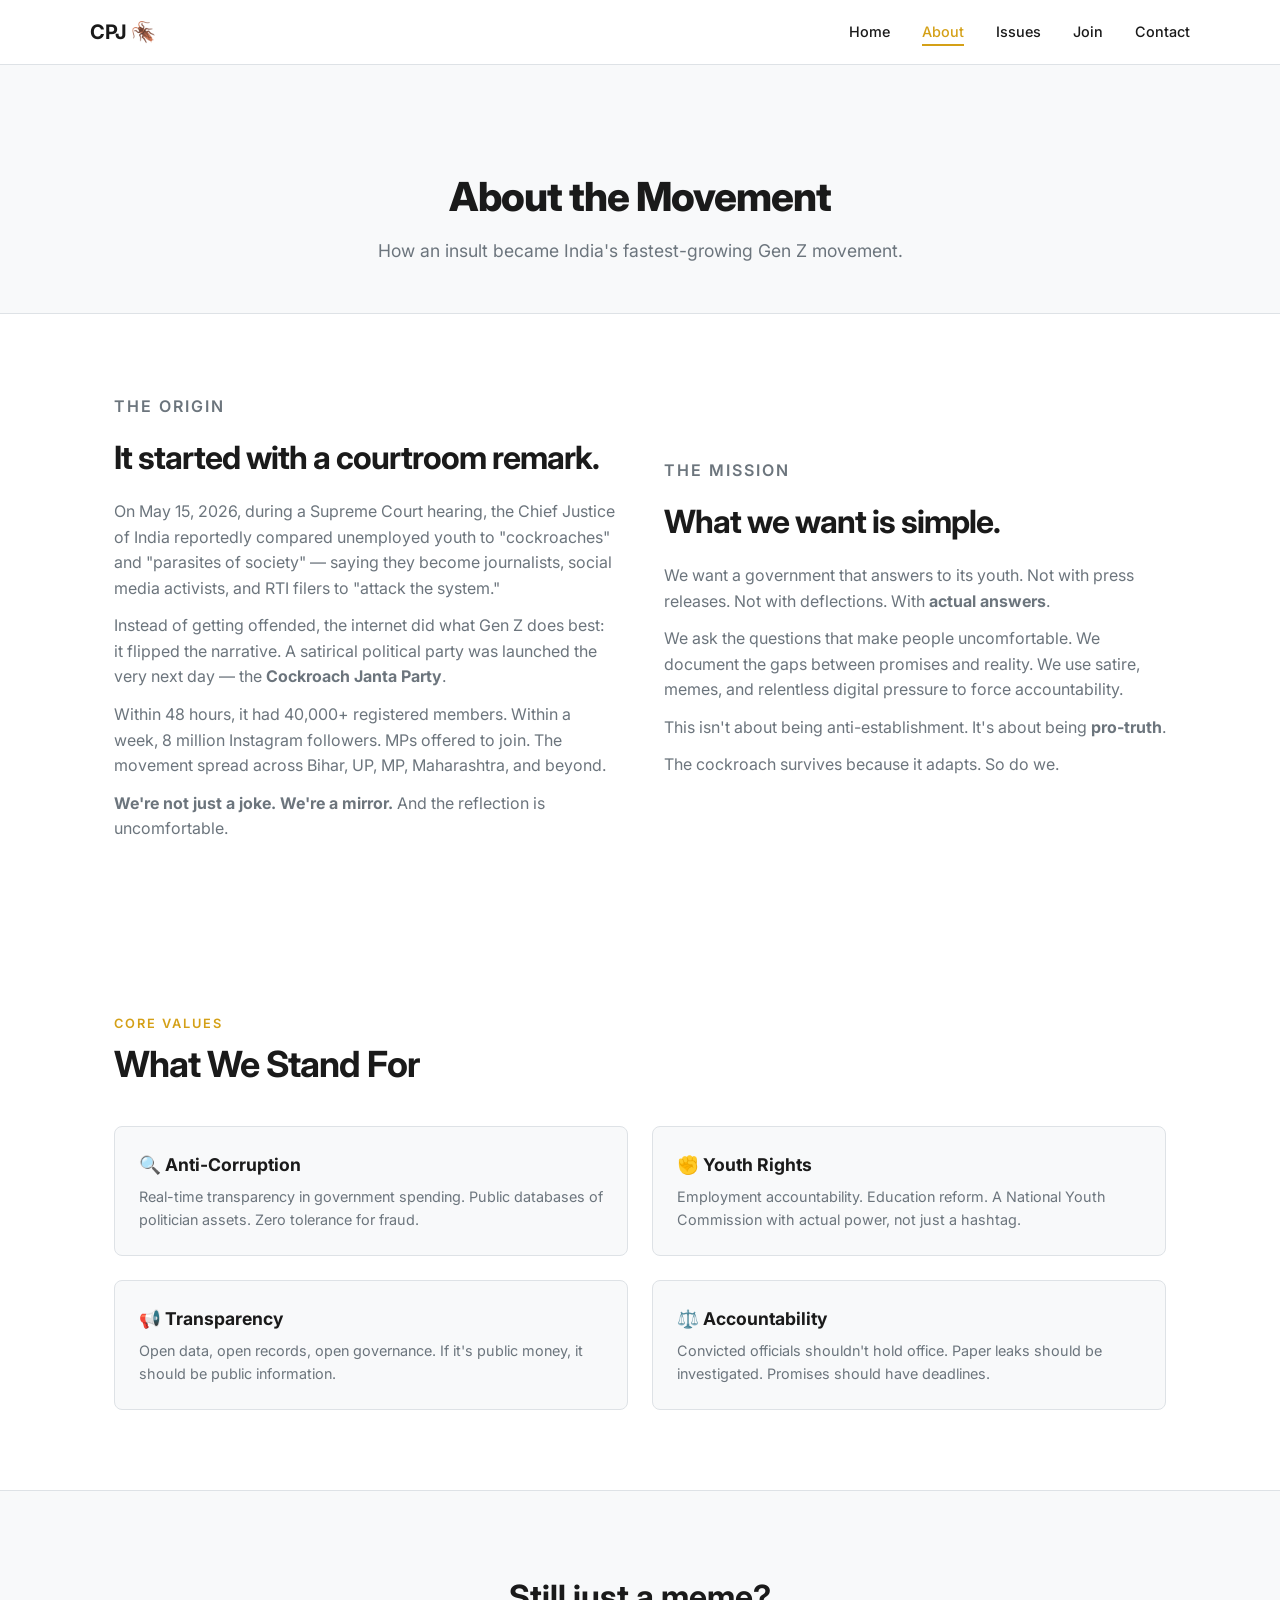
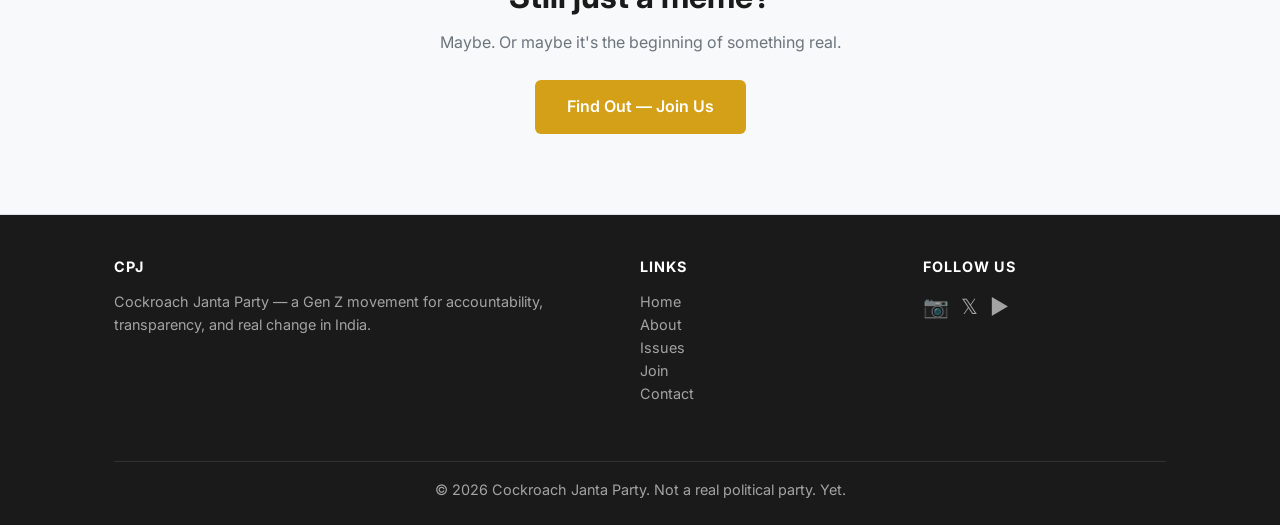
==== about.html @ f9b0ce7d "initial commit: CPJ website" ====
<!DOCTYPE html>
<html lang="en">
<head>
  <meta charset="UTF-8">
  <meta name="viewport" content="width=device-width, initial-scale=1.0">
  <title>About — CPJ</title>
  <link rel="preconnect" href="https://fonts.googleapis.com">
  <link href="https://fonts.googleapis.com/css2?family=Inter:wght@400;500;600;700;800&display=swap" rel="stylesheet">
  <link rel="stylesheet" href="css/style.css">
</head>
<body>

  <header>
    <div class="container header-inner">
      <div class="logo">
        <a href="index.html">CPJ <span>🪳</span></a>
      </div>
      <button class="nav-toggle" aria-label="Toggle navigation">☰</button>
      <ul class="nav-links">
        <li><a href="index.html">Home</a></li>
        <li><a href="about.html">About</a></li>
        <li><a href="issues.html">Issues</a></li>
        <li><a href="join.html">Join</a></li>
        <li><a href="contact.html">Contact</a></li>
      </ul>
    </div>
  </header>

  <section class="page-hero">
    <div class="container">
      <h1>About the Movement</h1>
      <p>How an insult became India's fastest-growing Gen Z movement.</p>
    </div>
  </section>

  <section>
    <div class="container">
      <div class="about-section">
        <div class="content">
          <p class="section-label">The Origin</p>
          <h2>It started with a courtroom remark.</h2>
          <p>On May 15, 2026, during a Supreme Court hearing, the Chief Justice of India reportedly compared unemployed youth to "cockroaches" and "parasites of society" — saying they become journalists, social media activists, and RTI filers to "attack the system."</p>
          <p>Instead of getting offended, the internet did what Gen Z does best: it flipped the narrative. A satirical political party was launched the very next day — the <strong>Cockroach Janta Party</strong>.</p>
          <p>Within 48 hours, it had 40,000+ registered members. Within a week, 8 million Instagram followers. MPs offered to join. The movement spread across Bihar, UP, MP, Maharashtra, and beyond.</p>
          <p><strong>We're not just a joke. We're a mirror.</strong> And the reflection is uncomfortable.</p>
        </div>
        <div class="content">
          <p class="section-label">The Mission</p>
          <h2>What we want is simple.</h2>
          <p>We want a government that answers to its youth. Not with press releases. Not with deflections. With <strong>actual answers</strong>.</p>
          <p>We ask the questions that make people uncomfortable. We document the gaps between promises and reality. We use satire, memes, and relentless digital pressure to force accountability.</p>
          <p>This isn't about being anti-establishment. It's about being <strong>pro-truth</strong>.</p>
          <p>The cockroach survives because it adapts. So do we.</p>
        </div>
      </div>
    </div>
  </section>

  <section>
    <div class="container">
      <p class="section-label">Core Values</p>
      <h2 class="section-title">What We Stand For</h2>
      <div class="values-grid">
        <div class="value-item">
          <h4>🔍 Anti-Corruption</h4>
          <p>Real-time transparency in government spending. Public databases of politician assets. Zero tolerance for fraud.</p>
        </div>
        <div class="value-item">
          <h4>✊ Youth Rights</h4>
          <p>Employment accountability. Education reform. A National Youth Commission with actual power, not just a hashtag.</p>
        </div>
        <div class="value-item">
          <h4>📢 Transparency</h4>
          <p>Open data, open records, open governance. If it's public money, it should be public information.</p>
        </div>
        <div class="value-item">
          <h4>⚖️ Accountability</h4>
          <p>Convicted officials shouldn't hold office. Paper leaks should be investigated. Promises should have deadlines.</p>
        </div>
      </div>
    </div>
  </section>

  <section class="cta-section">
    <div class="container">
      <h2>Still just a meme?</h2>
      <p>Maybe. Or maybe it's the beginning of something real.</p>
      <a href="join.html" class="btn btn-primary btn-lg">Find Out — Join Us</a>
    </div>
  </section>

  <footer>
    <div class="container">
      <div>
        <h4>CPJ</h4>
        <p>Cockroach Janta Party — a Gen Z movement for accountability, transparency, and real change in India.</p>
      </div>
      <div>
        <h4>Links</h4>
        <p><a href="index.html">Home</a></p>
        <p><a href="about.html">About</a></p>
        <p><a href="issues.html">Issues</a></p>
        <p><a href="join.html">Join</a></p>
        <p><a href="contact.html">Contact</a></p>
      </div>
      <div>
        <h4>Follow Us</h4>
        <div class="social-links">
          <a href="https://instagram.com" target="_blank" rel="noopener">📷</a>
          <a href="https://twitter.com" target="_blank" rel="noopener">𝕏</a>
          <a href="https://youtube.com" target="_blank" rel="noopener">▶️</a>
        </div>
      </div>
      <div class="bottom">
        <p>© 2026 Cockroach Janta Party. Not a real political party. Yet.</p>
      </div>
    </div>
  </footer>

  <script src="js/main.js"></script>
</body>
</html>
---- css/style.css ----
* {
  margin: 0;
  padding: 0;
  box-sizing: border-box;
}

:root {
  --white: #ffffff;
  --off-white: #f8f9fa;
  --light-gray: #e9ecef;
  --border: #dee2e6;
  --text: #1a1a1a;
  --text-muted: #6c757d;
  --accent: #d4a017;
  --accent-hover: #b8890f;
  --accent-light: #fef9e7;
}

html {
  scroll-behavior: smooth;
}

body {
  font-family: 'Inter', -apple-system, BlinkMacSystemFont, sans-serif;
  color: var(--text);
  background: var(--white);
  line-height: 1.6;
}

a {
  color: var(--accent);
  text-decoration: none;
  transition: color 0.2s;
}

a:hover {
  color: var(--accent-hover);
}

.container {
  max-width: 1100px;
  margin: 0 auto;
  padding: 0 24px;
}

header {
  position: sticky;
  top: 0;
  background: var(--white);
  border-bottom: 1px solid var(--border);
  z-index: 100;
}

.header-inner {
  display: flex;
  align-items: center;
  justify-content: space-between;
  padding: 16px 0;
}

.logo a {
  font-size: 1.25rem;
  font-weight: 700;
  color: var(--text);
  letter-spacing: -0.5px;
}

.logo span {
  color: var(--accent);
}

.nav-toggle {
  display: none;
  background: none;
  border: none;
  font-size: 1.5rem;
  cursor: pointer;
  color: var(--text);
  padding: 4px;
}

.nav-links {
  display: flex;
  align-items: center;
  gap: 32px;
  list-style: none;
}

.nav-links a {
  font-size: 0.9rem;
  font-weight: 500;
  color: var(--text);
  padding: 4px 0;
  border-bottom: 2px solid transparent;
  transition: border-color 0.2s;
}

.nav-links a:hover,
.nav-links a.active {
  border-bottom-color: var(--accent);
  color: var(--accent);
}

.btn {
  display: inline-block;
  padding: 10px 24px;
  font-size: 0.9rem;
  font-weight: 600;
  border-radius: 6px;
  cursor: pointer;
  transition: all 0.2s;
  border: none;
  font-family: inherit;
}

.btn-primary {
  background: var(--accent);
  color: var(--white);
}

.btn-primary:hover {
  background: var(--accent-hover);
  color: var(--white);
}

.btn-outline {
  background: transparent;
  color: var(--text);
  border: 2px solid var(--text);
}

.btn-outline:hover {
  background: var(--text);
  color: var(--white);
}

.btn-lg {
  padding: 14px 32px;
  font-size: 1rem;
}

section {
  padding: 80px 0;
}

.section-label {
  font-size: 0.8rem;
  font-weight: 600;
  text-transform: uppercase;
  letter-spacing: 2px;
  color: var(--accent);
  margin-bottom: 8px;
}

.section-title {
  font-size: 2.25rem;
  font-weight: 700;
  letter-spacing: -1px;
  line-height: 1.2;
  margin-bottom: 16px;
}

.section-desc {
  font-size: 1.1rem;
  color: var(--text-muted);
  max-width: 640px;
}

.hero {
  padding: 120px 0 80px;
  text-align: center;
  background: var(--off-white);
  border-bottom: 1px solid var(--border);
}

.hero h1 {
  font-size: 3.5rem;
  font-weight: 800;
  letter-spacing: -2px;
  line-height: 1.1;
  margin-bottom: 12px;
}

.hero h1 span {
  color: var(--accent);
}

.hero .tagline {
  font-size: 1.25rem;
  color: var(--text-muted);
  margin-bottom: 8px;
}

.hero .sub {
  font-size: 1rem;
  color: var(--text-muted);
  margin-bottom: 32px;
}

.hero .btn-group {
  display: flex;
  gap: 12px;
  justify-content: center;
  flex-wrap: wrap;
}

.stats {
  display: flex;
  justify-content: center;
  gap: 48px;
  margin-top: 48px;
  flex-wrap: wrap;
}

.stat-item {
  text-align: center;
}

.stat-number {
  font-size: 2rem;
  font-weight: 800;
  color: var(--text);
}

.stat-label {
  font-size: 0.8rem;
  color: var(--text-muted);
  text-transform: uppercase;
  letter-spacing: 1px;
}

.issues-grid {
  display: grid;
  grid-template-columns: repeat(auto-fit, minmax(300px, 1fr));
  gap: 24px;
  margin-top: 40px;
}

.issue-card {
  background: var(--off-white);
  border: 1px solid var(--border);
  border-radius: 8px;
  padding: 32px;
  transition: box-shadow 0.2s, transform 0.2s;
}

.issue-card:hover {
  box-shadow: 0 4px 20px rgba(0,0,0,0.06);
  transform: translateY(-2px);
}

.issue-card .icon {
  font-size: 2rem;
  margin-bottom: 12px;
}

.issue-card h3 {
  font-size: 1.2rem;
  font-weight: 700;
  margin-bottom: 8px;
}

.issue-card p {
  font-size: 0.95rem;
  color: var(--text-muted);
  margin-bottom: 16px;
}

.issue-card .question-count {
  font-size: 0.8rem;
  font-weight: 600;
  color: var(--accent);
}

.about-section {
  display: grid;
  grid-template-columns: 1fr 1fr;
  gap: 48px;
  align-items: center;
}

.about-section .content h2 {
  font-size: 2rem;
  font-weight: 700;
  letter-spacing: -1px;
  margin-bottom: 16px;
}

.about-section .content p {
  font-size: 1rem;
  color: var(--text-muted);
  margin-bottom: 12px;
}

.values-grid {
  display: grid;
  grid-template-columns: 1fr 1fr;
  gap: 24px;
  margin-top: 40px;
}

.value-item {
  background: var(--off-white);
  border: 1px solid var(--border);
  border-radius: 8px;
  padding: 24px;
}

.value-item h4 {
  font-size: 1.1rem;
  font-weight: 700;
  margin-bottom: 6px;
}

.value-item p {
  font-size: 0.9rem;
  color: var(--text-muted);
}

.cta-section {
  background: var(--off-white);
  text-align: center;
  border-top: 1px solid var(--border);
  border-bottom: 1px solid var(--border);
}

.cta-section h2 {
  font-size: 2rem;
  font-weight: 700;
  margin-bottom: 8px;
}

.cta-section p {
  color: var(--text-muted);
  margin-bottom: 24px;
}

footer {
  background: var(--text);
  color: rgba(255,255,255,0.8);
  padding: 40px 0 24px;
}

footer .container {
  display: grid;
  grid-template-columns: 2fr 1fr 1fr;
  gap: 40px;
}

footer h4 {
  color: var(--white);
  font-size: 0.9rem;
  font-weight: 700;
  margin-bottom: 12px;
  text-transform: uppercase;
  letter-spacing: 1px;
}

footer p, footer a {
  font-size: 0.9rem;
  color: rgba(255,255,255,0.6);
}

footer a:hover {
  color: var(--accent);
}

footer .social-links {
  display: flex;
  gap: 12px;
  margin-top: 8px;
}

footer .social-links a {
  font-size: 1.3rem;
}

footer .bottom {
  grid-column: 1 / -1;
  border-top: 1px solid rgba(255,255,255,0.1);
  padding-top: 16px;
  margin-top: 16px;
  font-size: 0.8rem;
  color: rgba(255,255,255,0.4);
  text-align: center;
}

.page-hero {
  padding: 100px 0 48px;
  background: var(--off-white);
  border-bottom: 1px solid var(--border);
  text-align: center;
}

.page-hero h1 {
  font-size: 2.5rem;
  font-weight: 800;
  letter-spacing: -1px;
  margin-bottom: 8px;
}

.page-hero p {
  font-size: 1.1rem;
  color: var(--text-muted);
  max-width: 600px;
  margin: 0 auto;
}

.issue-list {
  margin-top: 40px;
}

.issue-topic {
  margin-bottom: 32px;
  border: 1px solid var(--border);
  border-radius: 8px;
  overflow: hidden;
}

.issue-topic-header {
  background: var(--off-white);
  padding: 20px 24px;
  cursor: pointer;
  display: flex;
  justify-content: space-between;
  align-items: center;
  user-select: none;
}

.issue-topic-header h3 {
  font-size: 1.15rem;
  font-weight: 700;
}

.issue-topic-header .toggle {
  font-size: 1.2rem;
  transition: transform 0.2s;
  color: var(--text-muted);
}

.issue-topic.open .issue-topic-header .toggle {
  transform: rotate(180deg);
}

.issue-topic-body {
  padding: 0 24px;
  max-height: 0;
  overflow: hidden;
  transition: max-height 0.3s ease, padding 0.3s ease;
}

.issue-topic.open .issue-topic-body {
  max-height: 2000px;
  padding: 24px;
}

.issue-topic-body ul {
  list-style: none;
}

.issue-topic-body li {
  padding: 12px 0;
  border-bottom: 1px solid var(--border);
  font-size: 0.95rem;
  line-height: 1.5;
}

.issue-topic-body li:last-child {
  border-bottom: none;
}

.issue-topic-body li strong {
  color: var(--accent);
}

.join-options {
  display: grid;
  grid-template-columns: 1fr 1fr;
  gap: 40px;
  margin-top: 40px;
}

.join-options .info h2 {
  font-size: 1.5rem;
  font-weight: 700;
  margin-bottom: 16px;
}

.join-options .info p {
  color: var(--text-muted);
  margin-bottom: 12px;
}

.join-options .info ul {
  list-style: none;
  margin: 16px 0;
}

.join-options .info ul li {
  padding: 8px 0;
  font-size: 0.95rem;
}

.join-options .info ul li::before {
  content: "✓ ";
  color: var(--accent);
  font-weight: 700;
}

.form-container {
  background: var(--off-white);
  border: 1px solid var(--border);
  border-radius: 8px;
  padding: 32px;
}

.form-container h3 {
  font-size: 1.15rem;
  font-weight: 700;
  margin-bottom: 20px;
}

.form-group {
  margin-bottom: 16px;
}

.form-group label {
  display: block;
  font-size: 0.85rem;
  font-weight: 600;
  margin-bottom: 4px;
}

.form-group input,
.form-group select,
.form-group textarea {
  width: 100%;
  padding: 10px 12px;
  font-size: 0.95rem;
  border: 1px solid var(--border);
  border-radius: 6px;
  font-family: inherit;
  background: var(--white);
  transition: border-color 0.2s;
}

.form-group input:focus,
.form-group select:focus,
.form-group textarea:focus {
  outline: none;
  border-color: var(--accent);
}

.contact-grid {
  display: grid;
  grid-template-columns: 1fr 1fr;
  gap: 40px;
  margin-top: 40px;
}

.contact-info h2 {
  font-size: 1.5rem;
  font-weight: 700;
  margin-bottom: 16px;
}

.contact-info p {
  color: var(--text-muted);
  margin-bottom: 24px;
}

.contact-info .contact-item {
  display: flex;
  align-items: center;
  gap: 12px;
  padding: 12px 0;
}

.contact-info .contact-item .icon {
  font-size: 1.3rem;
  color: var(--accent);
  width: 24px;
  text-align: center;
}

.contact-info .contact-item .text {
  font-size: 0.95rem;
}

.contact-form textarea {
  min-height: 120px;
  resize: vertical;
}

.success-msg {
  display: none;
  text-align: center;
  padding: 40px 20px;
}

.success-msg.show {
  display: block;
}

.success-msg .check {
  font-size: 3rem;
  margin-bottom: 12px;
}

.success-msg h3 {
  margin-bottom: 8px;
}

@media (max-width: 768px) {
  .nav-toggle {
    display: block;
  }

  .nav-links {
    display: none;
    position: absolute;
    top: 100%;
    left: 0;
    right: 0;
    background: var(--white);
    flex-direction: column;
    padding: 16px 24px;
    gap: 16px;
    border-bottom: 1px solid var(--border);
    box-shadow: 0 4px 12px rgba(0,0,0,0.05);
  }

  .nav-links.open {
    display: flex;
  }

  .hero h1 {
    font-size: 2.25rem;
  }

  .hero {
    padding: 80px 0 48px;
  }

  .stats {
    gap: 24px;
  }

  .about-section {
    grid-template-columns: 1fr;
  }

  .values-grid {
    grid-template-columns: 1fr;
  }

  .join-options {
    grid-template-columns: 1fr;
  }

  .contact-grid {
    grid-template-columns: 1fr;
  }

  footer .container {
    grid-template-columns: 1fr;
    gap: 24px;
  }

  section {
    padding: 48px 0;
  }

  .section-title {
    font-size: 1.75rem;
  }

  .page-hero h1 {
    font-size: 1.75rem;
  }
}
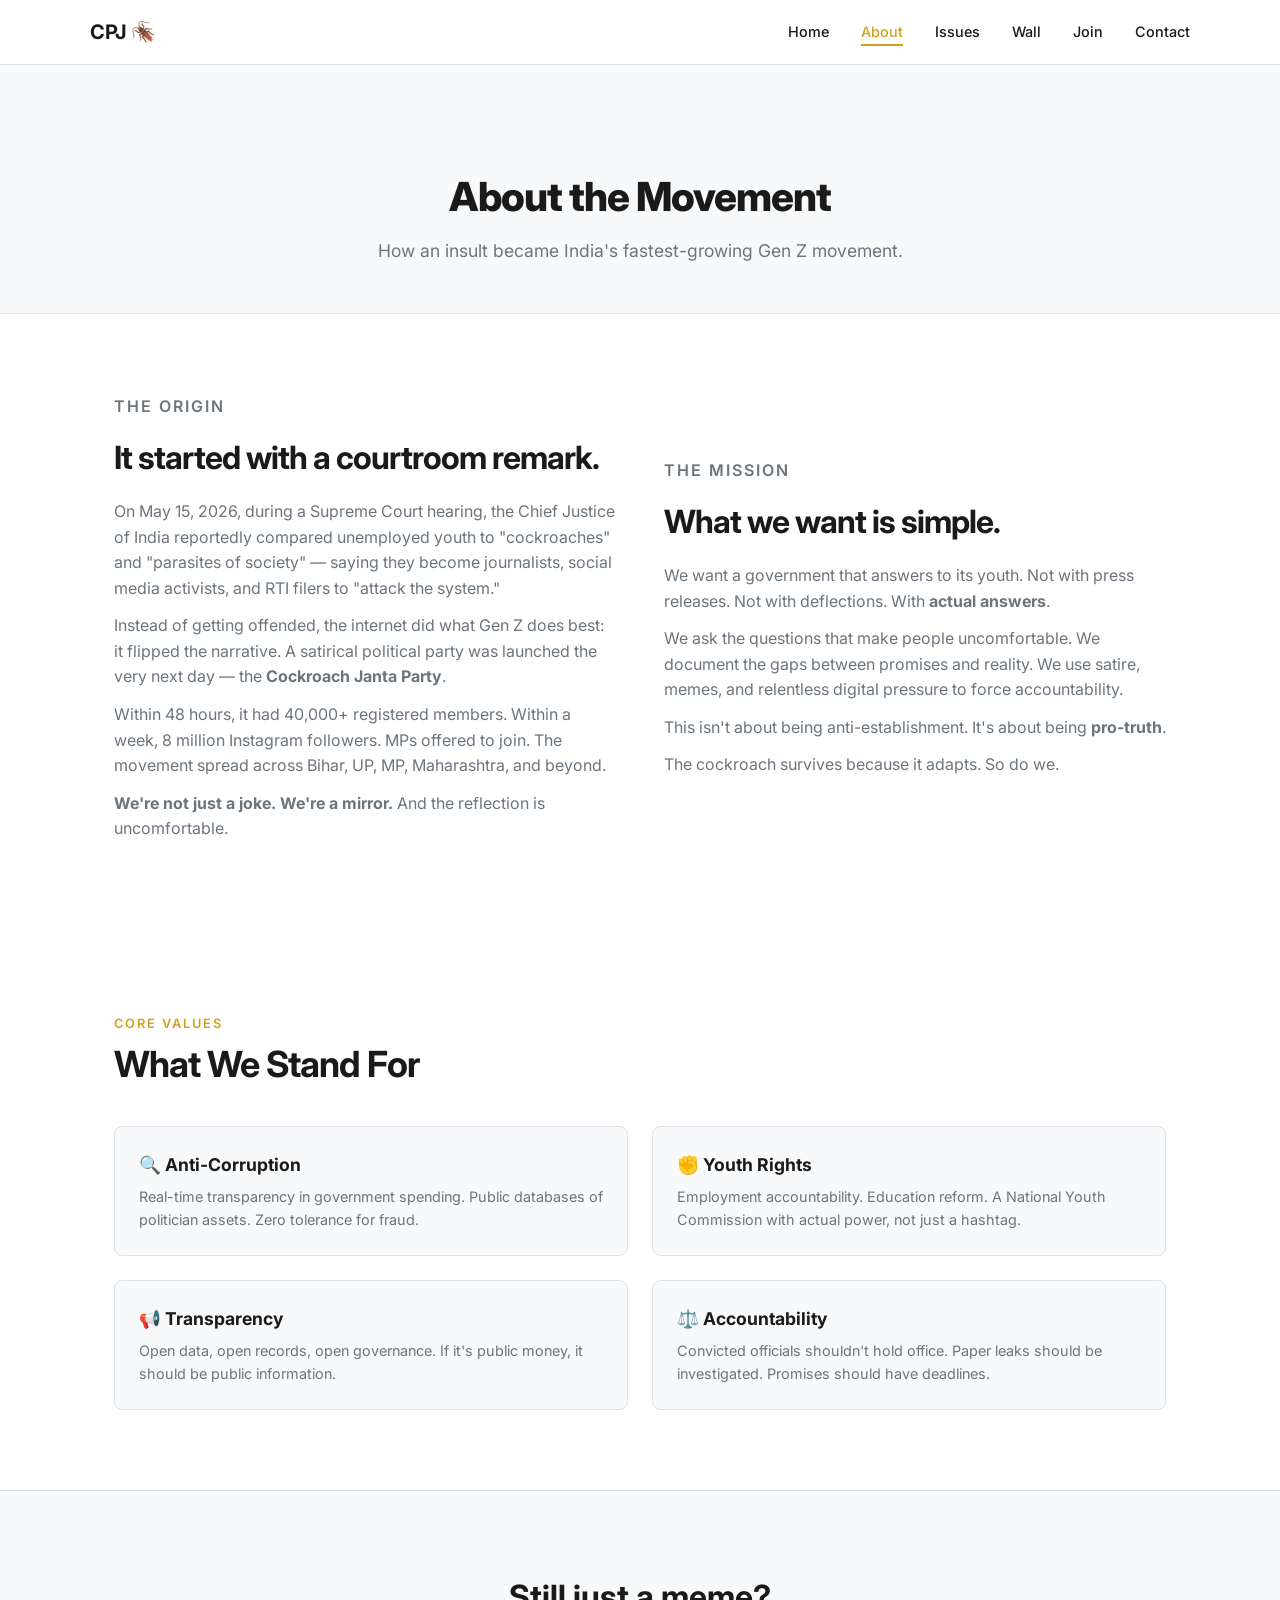
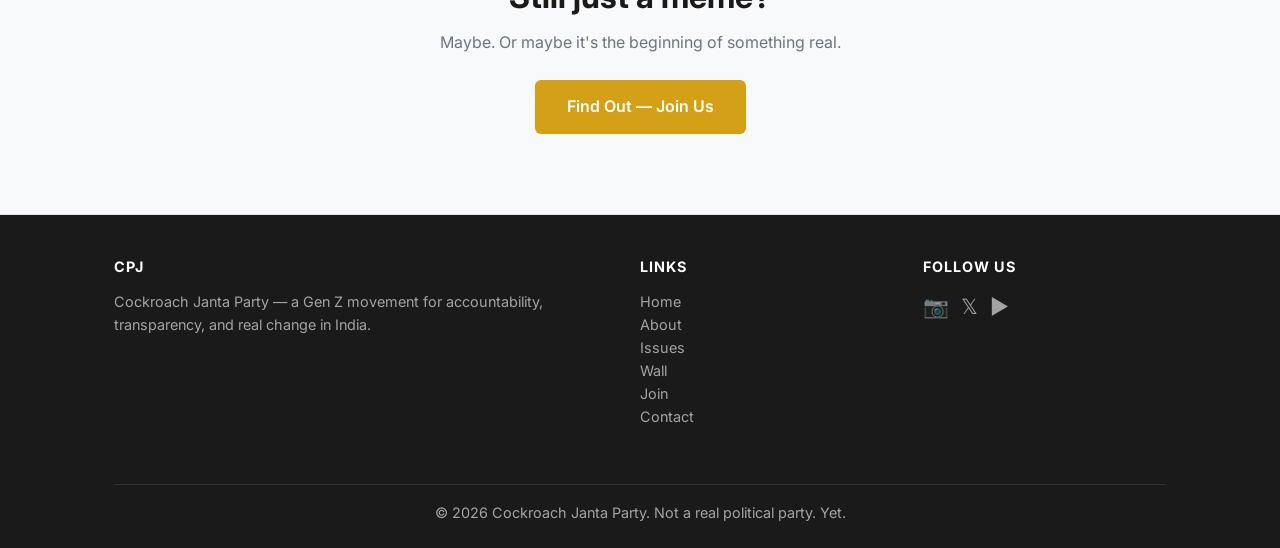
==== commit 990d0042: "add public wall page with GitHub Issues integration" ====
--- a/about.html
+++ b/about.html
@@ -20,6 +20,7 @@
         <li><a href="index.html">Home</a></li>
         <li><a href="about.html">About</a></li>
         <li><a href="issues.html">Issues</a></li>
+        <li><a href="wall.html">Wall</a></li>
         <li><a href="join.html">Join</a></li>
         <li><a href="contact.html">Contact</a></li>
       </ul>
@@ -100,6 +101,7 @@
         <p><a href="index.html">Home</a></p>
         <p><a href="about.html">About</a></p>
         <p><a href="issues.html">Issues</a></p>
+        <p><a href="wall.html">Wall</a></p>
         <p><a href="join.html">Join</a></p>
         <p><a href="contact.html">Contact</a></p>
       </div>
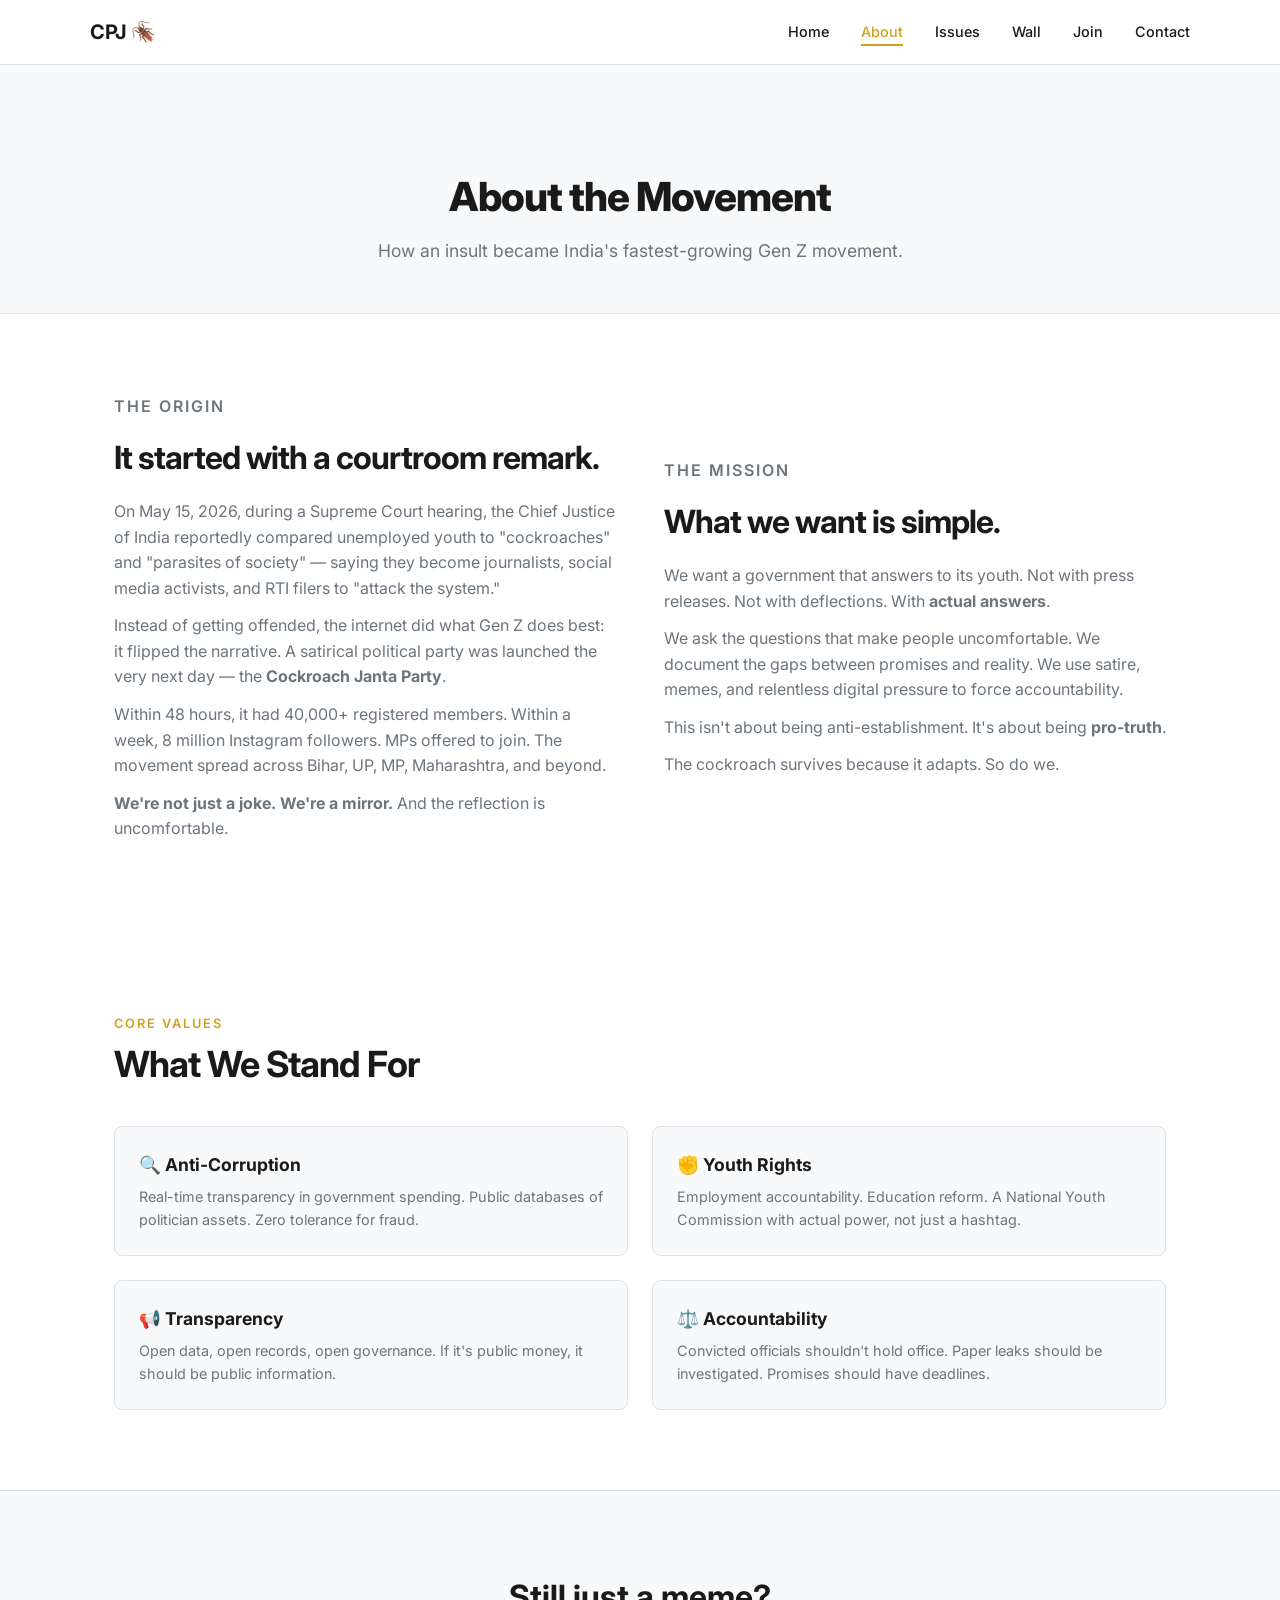
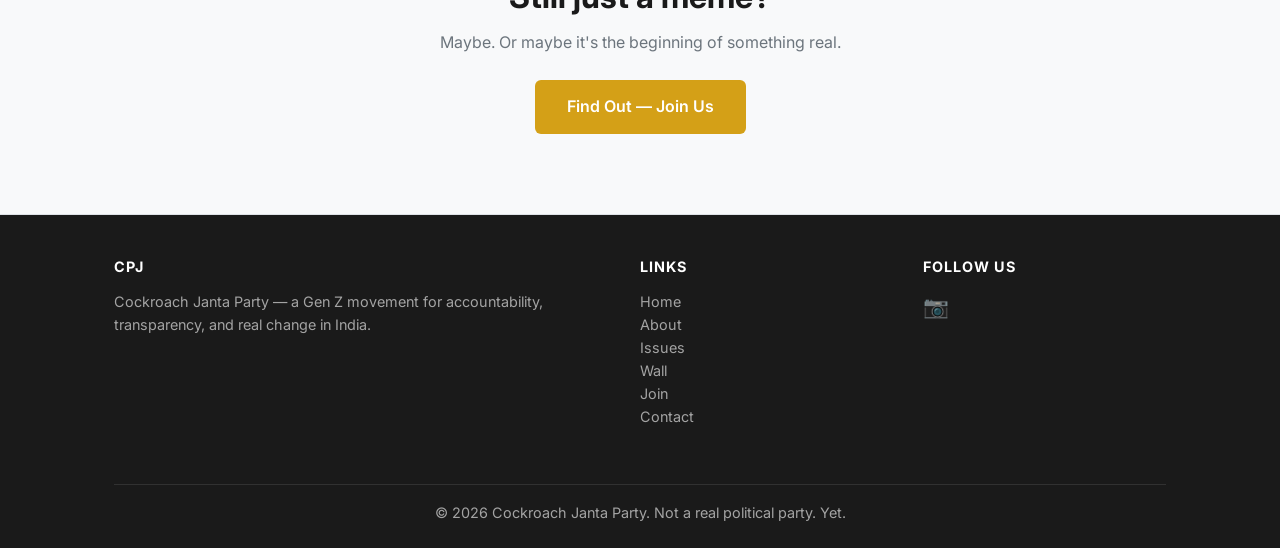
==== commit c85d1361: "redesign contact page, remove X/YouTube, Instagram only" ====
--- a/about.html
+++ b/about.html
@@ -108,9 +108,7 @@
       <div>
         <h4>Follow Us</h4>
         <div class="social-links">
-          <a href="https://instagram.com" target="_blank" rel="noopener">📷</a>
-          <a href="https://twitter.com" target="_blank" rel="noopener">𝕏</a>
-          <a href="https://youtube.com" target="_blank" rel="noopener">▶️</a>
+          <a href="https://www.instagram.com/cjpnortheastparty" target="_blank" rel="noopener">📷</a>
         </div>
       </div>
       <div class="bottom">
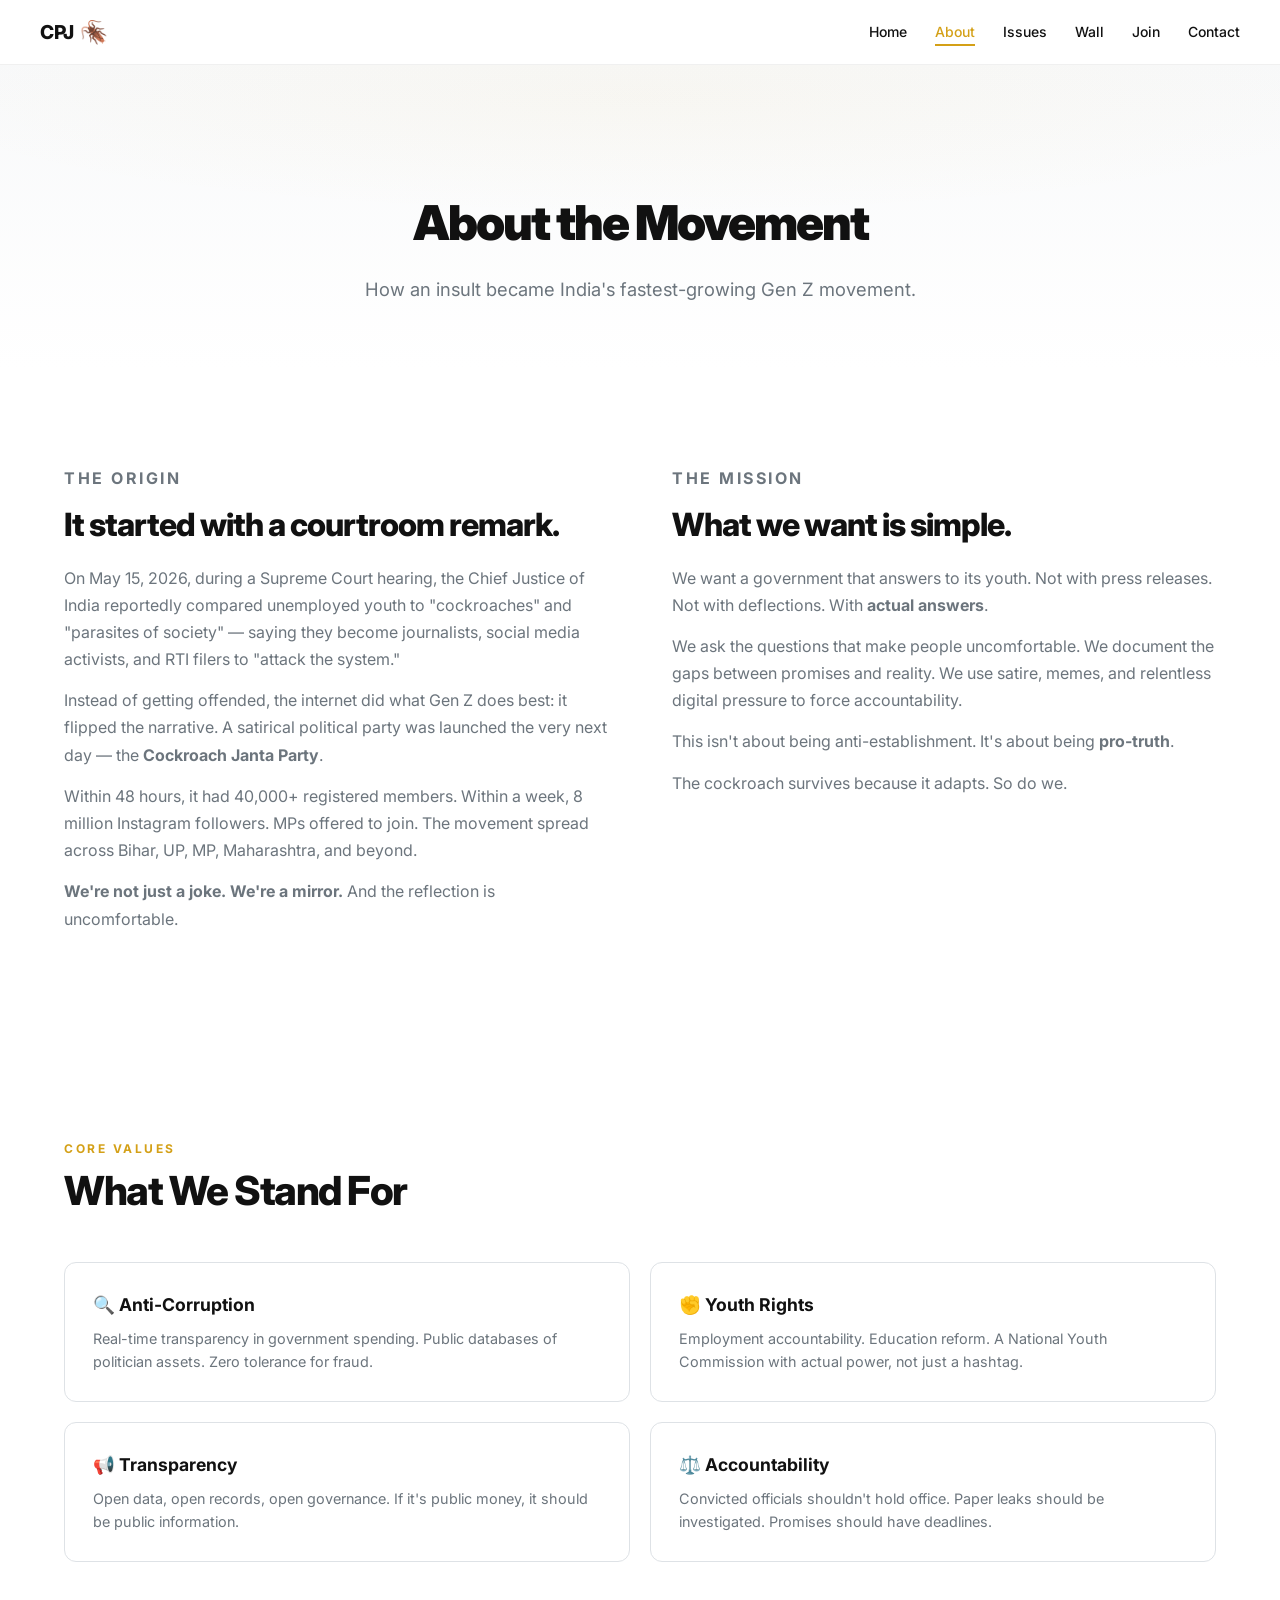
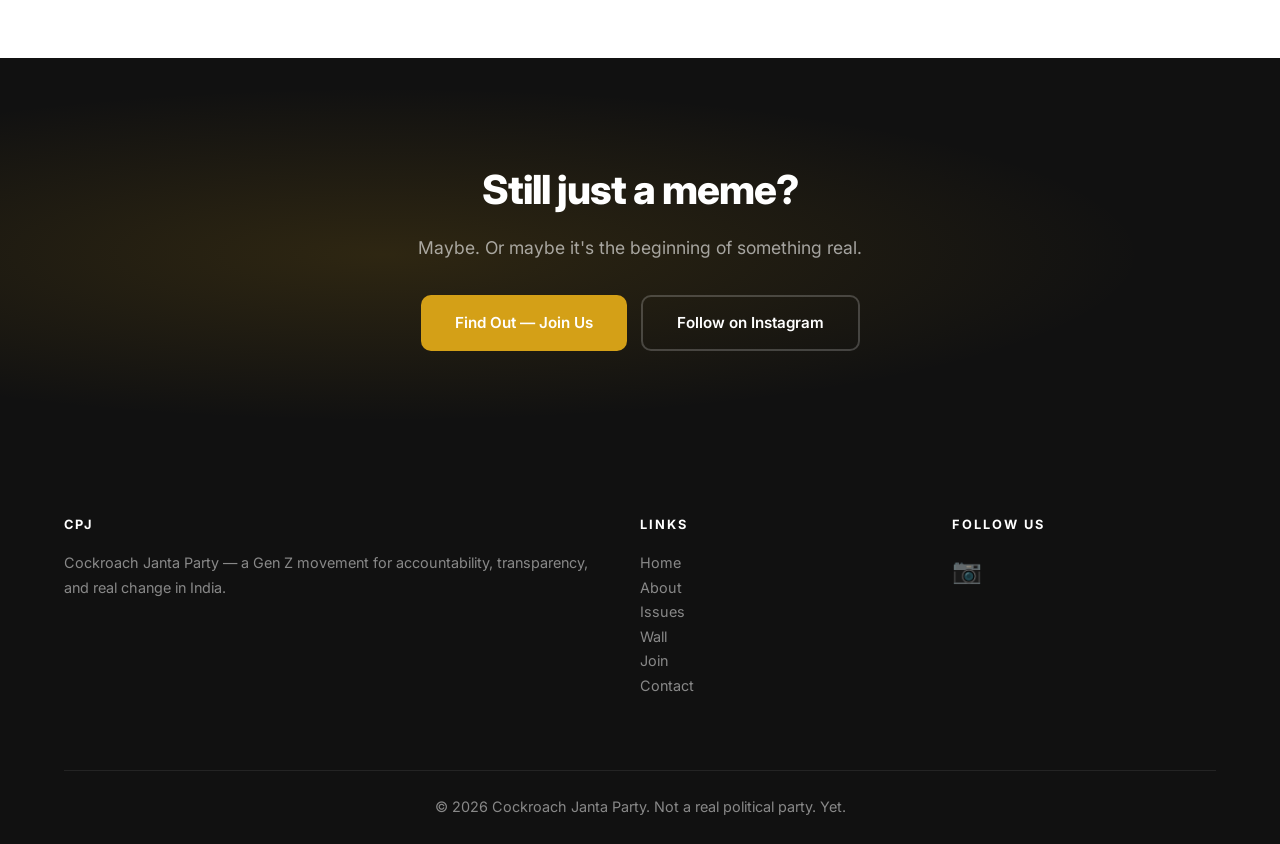
==== commit 35083ae9: "enhance UI with full responsive support for all devices" ====
--- a/about.html
+++ b/about.html
@@ -2,10 +2,13 @@
 <html lang="en">
 <head>
   <meta charset="UTF-8">
-  <meta name="viewport" content="width=device-width, initial-scale=1.0">
+  <meta name="viewport" content="width=device-width, initial-scale=1.0, maximum-scale=5.0">
+  <meta name="description" content="About the Cockroach Janta Party - How an insult became India's fastest-growing Gen Z movement.">
+  <meta name="theme-color" content="#111111">
   <title>About — CPJ</title>
   <link rel="preconnect" href="https://fonts.googleapis.com">
-  <link href="https://fonts.googleapis.com/css2?family=Inter:wght@400;500;600;700;800&display=swap" rel="stylesheet">
+  <link rel="preconnect" href="https://fonts.gstatic.com" crossorigin>
+  <link href="https://fonts.googleapis.com/css2?family=Inter:wght@400;500;600;700;800;900&display=swap" rel="stylesheet">
   <link rel="stylesheet" href="css/style.css">
 </head>
 <body>
@@ -15,7 +18,7 @@
       <div class="logo">
         <a href="index.html">CPJ <span>🪳</span></a>
       </div>
-      <button class="nav-toggle" aria-label="Toggle navigation">☰</button>
+      <button class="nav-toggle" aria-label="Toggle navigation" aria-expanded="false">☰</button>
       <ul class="nav-links">
         <li><a href="index.html">Home</a></li>
         <li><a href="about.html">About</a></li>
@@ -86,7 +89,10 @@
     <div class="container">
       <h2>Still just a meme?</h2>
       <p>Maybe. Or maybe it's the beginning of something real.</p>
-      <a href="join.html" class="btn btn-primary btn-lg">Find Out — Join Us</a>
+      <div class="btn-group">
+        <a href="join.html" class="btn btn-primary btn-lg">Find Out — Join Us</a>
+        <a href="https://www.instagram.com/cjpnortheastparty" target="_blank" rel="noopener" class="btn btn-outline btn-lg">Follow on Instagram</a>
+      </div>
     </div>
   </section>
 
@@ -108,7 +114,7 @@
       <div>
         <h4>Follow Us</h4>
         <div class="social-links">
-          <a href="https://www.instagram.com/cjpnortheastparty" target="_blank" rel="noopener">📷</a>
+          <a href="https://www.instagram.com/cjpnortheastparty" target="_blank" rel="noopener" aria-label="Instagram">📷</a>
         </div>
       </div>
       <div class="bottom">
--- a/css/style.css
+++ b/css/style.css
@@ -9,28 +9,45 @@
   --off-white: #f8f9fa;
   --light-gray: #e9ecef;
   --border: #dee2e6;
-  --text: #1a1a1a;
+  --text: #111111;
   --text-muted: #6c757d;
   --accent: #d4a017;
   --accent-hover: #b8890f;
   --accent-light: #fef9e7;
+  --shadow-sm: 0 1px 3px rgba(0,0,0,0.04);
+  --shadow-md: 0 4px 16px rgba(0,0,0,0.06);
+  --shadow-lg: 0 8px 32px rgba(0,0,0,0.08);
+  --shadow-xl: 0 16px 48px rgba(0,0,0,0.1);
+  --radius: 12px;
+  --radius-lg: 16px;
+  --transition: 0.25s cubic-bezier(0.4, 0, 0.2, 1);
 }
 
 html {
   scroll-behavior: smooth;
+  font-size: 16px;
 }
 
 body {
-  font-family: 'Inter', -apple-system, BlinkMacSystemFont, sans-serif;
+  font-family: 'Inter', -apple-system, BlinkMacSystemFont, 'Segoe UI', sans-serif;
   color: var(--text);
   background: var(--white);
   line-height: 1.6;
+  -webkit-font-smoothing: antialiased;
+  -moz-osx-font-smoothing: grayscale;
+  overflow-x: hidden;
+}
+
+img {
+  max-width: 100%;
+  height: auto;
+  display: block;
 }
 
 a {
   color: var(--accent);
   text-decoration: none;
-  transition: color 0.2s;
+  transition: color var(--transition);
 }
 
 a:hover {
@@ -38,35 +55,47 @@
 }
 
 .container {
-  max-width: 1100px;
+  max-width: 1200px;
   margin: 0 auto;
   padding: 0 24px;
 }
 
+/* Header */
 header {
   position: sticky;
   top: 0;
-  background: var(--white);
-  border-bottom: 1px solid var(--border);
+  background: rgba(255,255,255,0.92);
+  backdrop-filter: blur(12px);
+  -webkit-backdrop-filter: blur(12px);
+  border-bottom: 1px solid rgba(0,0,0,0.06);
   z-index: 100;
+  transition: box-shadow var(--transition);
+}
+
+header.scrolled {
+  box-shadow: var(--shadow-md);
 }
 
 .header-inner {
   display: flex;
   align-items: center;
   justify-content: space-between;
-  padding: 16px 0;
+  padding: 14px 0;
 }
 
 .logo a {
-  font-size: 1.25rem;
-  font-weight: 700;
+  font-size: 1.2rem;
+  font-weight: 800;
   color: var(--text);
   letter-spacing: -0.5px;
+  display: flex;
+  align-items: center;
+  gap: 6px;
 }
 
 .logo span {
   color: var(--accent);
+  font-size: 1.4rem;
 }
 
 .nav-toggle {
@@ -77,376 +106,525 @@
   cursor: pointer;
   color: var(--text);
   padding: 4px;
+  border-radius: 6px;
+  transition: background var(--transition);
+}
+
+.nav-toggle:hover {
+  background: var(--off-white);
 }
 
 .nav-links {
   display: flex;
   align-items: center;
-  gap: 32px;
+  gap: 28px;
   list-style: none;
 }
 
 .nav-links a {
-  font-size: 0.9rem;
+  font-size: 0.875rem;
   font-weight: 500;
   color: var(--text);
-  padding: 4px 0;
-  border-bottom: 2px solid transparent;
-  transition: border-color 0.2s;
+  padding: 6px 0;
+  position: relative;
+}
+
+.nav-links a::after {
+  content: '';
+  position: absolute;
+  bottom: 0;
+  left: 0;
+  width: 0;
+  height: 2px;
+  background: var(--accent);
+  transition: width var(--transition);
+}
+
+.nav-links a:hover::after,
+.nav-links a.active::after {
+  width: 100%;
 }
 
 .nav-links a:hover,
 .nav-links a.active {
-  border-bottom-color: var(--accent);
   color: var(--accent);
 }
 
+/* Buttons */
 .btn {
-  display: inline-block;
-  padding: 10px 24px;
+  display: inline-flex;
+  align-items: center;
+  justify-content: center;
+  padding: 11px 26px;
   font-size: 0.9rem;
   font-weight: 600;
-  border-radius: 6px;
+  border-radius: 8px;
   cursor: pointer;
-  transition: all 0.2s;
+  transition: all var(--transition);
   border: none;
   font-family: inherit;
+  gap: 8px;
+  white-space: nowrap;
 }
 
 .btn-primary {
+  background: var(--text);
+  color: var(--white);
+}
+
+.btn-primary:hover {
   background: var(--accent);
   color: var(--white);
-}
-
-.btn-primary:hover {
-  background: var(--accent-hover);
-  color: var(--white);
+  transform: translateY(-2px);
+  box-shadow: 0 4px 12px rgba(212,160,23,0.3);
 }
 
 .btn-outline {
   background: transparent;
   color: var(--text);
-  border: 2px solid var(--text);
+  border: 2px solid var(--border);
 }
 
 .btn-outline:hover {
+  border-color: var(--text);
   background: var(--text);
   color: var(--white);
+  transform: translateY(-2px);
 }
 
 .btn-lg {
-  padding: 14px 32px;
-  font-size: 1rem;
-}
-
+  padding: 14px 34px;
+  font-size: 0.95rem;
+  border-radius: 10px;
+}
+
+/* Sections */
 section {
-  padding: 80px 0;
+  padding: 96px 0;
 }
 
 .section-label {
-  font-size: 0.8rem;
-  font-weight: 600;
+  font-size: 0.75rem;
+  font-weight: 700;
   text-transform: uppercase;
-  letter-spacing: 2px;
+  letter-spacing: 2.5px;
   color: var(--accent);
-  margin-bottom: 8px;
+  margin-bottom: 10px;
 }
 
 .section-title {
-  font-size: 2.25rem;
-  font-weight: 700;
-  letter-spacing: -1px;
-  line-height: 1.2;
+  font-size: 2.5rem;
+  font-weight: 800;
+  letter-spacing: -1.5px;
+  line-height: 1.15;
   margin-bottom: 16px;
 }
 
 .section-desc {
   font-size: 1.1rem;
   color: var(--text-muted);
-  max-width: 640px;
-}
-
+  max-width: 580px;
+  line-height: 1.7;
+}
+
+/* Hero */
 .hero {
-  padding: 120px 0 80px;
+  padding: 140px 0 100px;
   text-align: center;
-  background: var(--off-white);
-  border-bottom: 1px solid var(--border);
+  background: linear-gradient(180deg, var(--off-white) 0%, var(--white) 100%);
+  position: relative;
+  overflow: hidden;
+}
+
+.hero::before {
+  content: '';
+  position: absolute;
+  top: -50%;
+  left: -20%;
+  width: 140%;
+  height: 100%;
+  background: radial-gradient(ellipse at center, rgba(212,160,23,0.06) 0%, transparent 70%);
+  pointer-events: none;
 }
 
 .hero h1 {
-  font-size: 3.5rem;
-  font-weight: 800;
-  letter-spacing: -2px;
-  line-height: 1.1;
-  margin-bottom: 12px;
+  font-size: 4.5rem;
+  font-weight: 900;
+  letter-spacing: -3px;
+  line-height: 1;
+  margin-bottom: 16px;
+  position: relative;
 }
 
 .hero h1 span {
   color: var(--accent);
+  position: relative;
 }
 
 .hero .tagline {
-  font-size: 1.25rem;
+  font-size: 1.35rem;
+  color: var(--text);
+  font-weight: 500;
+  margin-bottom: 8px;
+}
+
+.hero .sub {
+  font-size: 1.05rem;
   color: var(--text-muted);
-  margin-bottom: 8px;
-}
-
-.hero .sub {
-  font-size: 1rem;
-  color: var(--text-muted);
-  margin-bottom: 32px;
+  margin-bottom: 36px;
+  max-width: 520px;
+  margin-left: auto;
+  margin-right: auto;
 }
 
 .hero .btn-group {
   display: flex;
-  gap: 12px;
+  gap: 14px;
   justify-content: center;
   flex-wrap: wrap;
 }
 
+/* Stats */
 .stats {
   display: flex;
   justify-content: center;
-  gap: 48px;
-  margin-top: 48px;
+  gap: 64px;
+  margin-top: 64px;
   flex-wrap: wrap;
 }
 
 .stat-item {
   text-align: center;
+  position: relative;
+}
+
+.stat-item:not(:last-child)::after {
+  content: '';
+  position: absolute;
+  right: -32px;
+  top: 50%;
+  transform: translateY(-50%);
+  width: 1px;
+  height: 40px;
+  background: var(--border);
 }
 
 .stat-number {
-  font-size: 2rem;
-  font-weight: 800;
+  font-size: 2.5rem;
+  font-weight: 900;
   color: var(--text);
+  letter-spacing: -1px;
 }
 
 .stat-label {
-  font-size: 0.8rem;
+  font-size: 0.75rem;
   color: var(--text-muted);
   text-transform: uppercase;
-  letter-spacing: 1px;
-}
-
+  letter-spacing: 1.5px;
+  margin-top: 4px;
+}
+
+/* Issue Cards */
 .issues-grid {
   display: grid;
-  grid-template-columns: repeat(auto-fit, minmax(300px, 1fr));
+  grid-template-columns: repeat(auto-fit, minmax(320px, 1fr));
   gap: 24px;
-  margin-top: 40px;
+  margin-top: 48px;
 }
 
 .issue-card {
-  background: var(--off-white);
+  background: var(--white);
   border: 1px solid var(--border);
-  border-radius: 8px;
-  padding: 32px;
-  transition: box-shadow 0.2s, transform 0.2s;
+  border-radius: var(--radius-lg);
+  padding: 36px;
+  transition: all var(--transition);
+  position: relative;
+  overflow: hidden;
+}
+
+.issue-card::before {
+  content: '';
+  position: absolute;
+  top: 0;
+  left: 0;
+  right: 0;
+  height: 3px;
+  background: linear-gradient(90deg, var(--accent), var(--accent-hover));
+  opacity: 0;
+  transition: opacity var(--transition);
 }
 
 .issue-card:hover {
-  box-shadow: 0 4px 20px rgba(0,0,0,0.06);
-  transform: translateY(-2px);
+  box-shadow: var(--shadow-lg);
+  transform: translateY(-4px);
+  border-color: transparent;
+}
+
+.issue-card:hover::before {
+  opacity: 1;
 }
 
 .issue-card .icon {
-  font-size: 2rem;
-  margin-bottom: 12px;
+  font-size: 2.25rem;
+  margin-bottom: 16px;
+  display: inline-block;
 }
 
 .issue-card h3 {
-  font-size: 1.2rem;
+  font-size: 1.25rem;
   font-weight: 700;
-  margin-bottom: 8px;
+  margin-bottom: 10px;
+  letter-spacing: -0.3px;
 }
 
 .issue-card p {
   font-size: 0.95rem;
   color: var(--text-muted);
-  margin-bottom: 16px;
+  margin-bottom: 20px;
+  line-height: 1.65;
 }
 
 .issue-card .question-count {
   font-size: 0.8rem;
-  font-weight: 600;
+  font-weight: 700;
   color: var(--accent);
-}
-
+  display: inline-flex;
+  align-items: center;
+  gap: 6px;
+}
+
+.issue-card .question-count::after {
+  content: '→';
+  transition: transform var(--transition);
+}
+
+.issue-card:hover .question-count::after {
+  transform: translateX(4px);
+}
+
+/* CTA Section */
+.cta-section {
+  background: var(--text);
+  color: var(--white);
+  text-align: center;
+  padding: 100px 0;
+  position: relative;
+  overflow: hidden;
+}
+
+.cta-section::before {
+  content: '';
+  position: absolute;
+  top: 0;
+  left: 0;
+  right: 0;
+  bottom: 0;
+  background: radial-gradient(ellipse at 30% 50%, rgba(212,160,23,0.15) 0%, transparent 60%);
+  pointer-events: none;
+}
+
+.cta-section h2 {
+  font-size: 2.5rem;
+  font-weight: 800;
+  margin-bottom: 12px;
+  letter-spacing: -1px;
+  position: relative;
+}
+
+.cta-section p {
+  color: rgba(255,255,255,0.6);
+  margin-bottom: 32px;
+  font-size: 1.1rem;
+  position: relative;
+}
+
+.cta-section .btn-group {
+  display: flex;
+  gap: 14px;
+  justify-content: center;
+  flex-wrap: wrap;
+  position: relative;
+}
+
+.cta-section .btn-primary {
+  background: var(--accent);
+}
+
+.cta-section .btn-primary:hover {
+  background: var(--white);
+  color: var(--text);
+  transform: translateY(-2px);
+  box-shadow: 0 4px 16px rgba(255,255,255,0.2);
+}
+
+.cta-section .btn-outline {
+  border-color: rgba(255,255,255,0.2);
+  color: var(--white);
+}
+
+.cta-section .btn-outline:hover {
+  background: var(--white);
+  color: var(--text);
+  border-color: var(--white);
+}
+
+/* Page Hero */
+.page-hero {
+  padding: 120px 0 64px;
+  background: linear-gradient(180deg, var(--off-white) 0%, var(--white) 100%);
+  text-align: center;
+  position: relative;
+}
+
+.page-hero::before {
+  content: '';
+  position: absolute;
+  top: -30%;
+  left: -10%;
+  width: 120%;
+  height: 80%;
+  background: radial-gradient(ellipse at center, rgba(212,160,23,0.04) 0%, transparent 70%);
+  pointer-events: none;
+}
+
+.page-hero h1 {
+  font-size: 3rem;
+  font-weight: 900;
+  letter-spacing: -2px;
+  margin-bottom: 12px;
+  position: relative;
+}
+
+.page-hero p {
+  font-size: 1.15rem;
+  color: var(--text-muted);
+  max-width: 560px;
+  margin: 0 auto;
+  line-height: 1.7;
+  position: relative;
+}
+
+/* About Section */
 .about-section {
   display: grid;
   grid-template-columns: 1fr 1fr;
-  gap: 48px;
-  align-items: center;
+  gap: 64px;
+  align-items: start;
 }
 
 .about-section .content h2 {
   font-size: 2rem;
-  font-weight: 700;
+  font-weight: 800;
   letter-spacing: -1px;
-  margin-bottom: 16px;
+  margin-bottom: 20px;
+  line-height: 1.2;
 }
 
 .about-section .content p {
   font-size: 1rem;
   color: var(--text-muted);
-  margin-bottom: 12px;
-}
-
+  margin-bottom: 14px;
+  line-height: 1.7;
+}
+
+/* Values Grid */
 .values-grid {
   display: grid;
   grid-template-columns: 1fr 1fr;
-  gap: 24px;
-  margin-top: 40px;
+  gap: 20px;
+  margin-top: 48px;
 }
 
 .value-item {
-  background: var(--off-white);
+  background: var(--white);
   border: 1px solid var(--border);
-  border-radius: 8px;
-  padding: 24px;
+  border-radius: var(--radius);
+  padding: 28px;
+  transition: all var(--transition);
+}
+
+.value-item:hover {
+  box-shadow: var(--shadow-md);
+  transform: translateY(-2px);
+  border-color: var(--accent);
 }
 
 .value-item h4 {
   font-size: 1.1rem;
   font-weight: 700;
-  margin-bottom: 6px;
+  margin-bottom: 8px;
+  display: flex;
+  align-items: center;
+  gap: 8px;
 }
 
 .value-item p {
   font-size: 0.9rem;
   color: var(--text-muted);
-}
-
-.cta-section {
-  background: var(--off-white);
-  text-align: center;
-  border-top: 1px solid var(--border);
-  border-bottom: 1px solid var(--border);
-}
-
-.cta-section h2 {
-  font-size: 2rem;
-  font-weight: 700;
-  margin-bottom: 8px;
-}
-
-.cta-section p {
-  color: var(--text-muted);
-  margin-bottom: 24px;
-}
-
-footer {
-  background: var(--text);
-  color: rgba(255,255,255,0.8);
-  padding: 40px 0 24px;
-}
-
-footer .container {
-  display: grid;
-  grid-template-columns: 2fr 1fr 1fr;
-  gap: 40px;
-}
-
-footer h4 {
-  color: var(--white);
-  font-size: 0.9rem;
-  font-weight: 700;
-  margin-bottom: 12px;
-  text-transform: uppercase;
-  letter-spacing: 1px;
-}
-
-footer p, footer a {
-  font-size: 0.9rem;
-  color: rgba(255,255,255,0.6);
-}
-
-footer a:hover {
-  color: var(--accent);
-}
-
-footer .social-links {
-  display: flex;
-  gap: 12px;
-  margin-top: 8px;
-}
-
-footer .social-links a {
-  font-size: 1.3rem;
-}
-
-footer .bottom {
-  grid-column: 1 / -1;
-  border-top: 1px solid rgba(255,255,255,0.1);
-  padding-top: 16px;
-  margin-top: 16px;
-  font-size: 0.8rem;
-  color: rgba(255,255,255,0.4);
-  text-align: center;
-}
-
-.page-hero {
-  padding: 100px 0 48px;
-  background: var(--off-white);
-  border-bottom: 1px solid var(--border);
-  text-align: center;
-}
-
-.page-hero h1 {
-  font-size: 2.5rem;
-  font-weight: 800;
-  letter-spacing: -1px;
-  margin-bottom: 8px;
-}
-
-.page-hero p {
-  font-size: 1.1rem;
-  color: var(--text-muted);
-  max-width: 600px;
-  margin: 0 auto;
-}
-
+  line-height: 1.6;
+}
+
+/* Issue Topics */
 .issue-list {
-  margin-top: 40px;
+  margin-top: 48px;
 }
 
 .issue-topic {
-  margin-bottom: 32px;
+  margin-bottom: 16px;
   border: 1px solid var(--border);
-  border-radius: 8px;
+  border-radius: var(--radius);
   overflow: hidden;
+  transition: all var(--transition);
+}
+
+.issue-topic:hover {
+  border-color: rgba(212,160,23,0.3);
+}
+
+.issue-topic.open {
+  border-color: var(--accent);
+  box-shadow: var(--shadow-md);
 }
 
 .issue-topic-header {
-  background: var(--off-white);
+  background: var(--white);
   padding: 20px 24px;
   cursor: pointer;
   display: flex;
   justify-content: space-between;
   align-items: center;
   user-select: none;
+  transition: background var(--transition);
+}
+
+.issue-topic-header:hover {
+  background: var(--off-white);
 }
 
 .issue-topic-header h3 {
-  font-size: 1.15rem;
+  font-size: 1.1rem;
   font-weight: 700;
+  display: flex;
+  align-items: center;
+  gap: 10px;
 }
 
 .issue-topic-header .toggle {
-  font-size: 1.2rem;
-  transition: transform 0.2s;
+  font-size: 1rem;
+  transition: transform var(--transition);
   color: var(--text-muted);
 }
 
 .issue-topic.open .issue-topic-header .toggle {
   transform: rotate(180deg);
+  color: var(--accent);
 }
 
 .issue-topic-body {
   padding: 0 24px;
   max-height: 0;
   overflow: hidden;
-  transition: max-height 0.3s ease, padding 0.3s ease;
+  transition: max-height 0.35s ease, padding 0.35s ease;
 }
 
 .issue-topic.open .issue-topic-body {
@@ -459,10 +637,10 @@
 }
 
 .issue-topic-body li {
-  padding: 12px 0;
+  padding: 14px 0;
   border-bottom: 1px solid var(--border);
   font-size: 0.95rem;
-  line-height: 1.5;
+  line-height: 1.6;
 }
 
 .issue-topic-body li:last-child {
@@ -471,77 +649,90 @@
 
 .issue-topic-body li strong {
   color: var(--accent);
-}
-
+  font-weight: 700;
+}
+
+/* Join Page */
 .join-options {
   display: grid;
   grid-template-columns: 1fr 1fr;
-  gap: 40px;
-  margin-top: 40px;
+  gap: 48px;
+  margin-top: 48px;
+  align-items: start;
 }
 
 .join-options .info h2 {
-  font-size: 1.5rem;
-  font-weight: 700;
-  margin-bottom: 16px;
+  font-size: 1.75rem;
+  font-weight: 800;
+  margin-bottom: 20px;
+  letter-spacing: -0.5px;
 }
 
 .join-options .info p {
   color: var(--text-muted);
-  margin-bottom: 12px;
+  margin-bottom: 14px;
+  line-height: 1.7;
 }
 
 .join-options .info ul {
   list-style: none;
-  margin: 16px 0;
+  margin: 20px 0;
 }
 
 .join-options .info ul li {
   padding: 8px 0;
   font-size: 0.95rem;
+  display: flex;
+  align-items: center;
+  gap: 8px;
 }
 
 .join-options .info ul li::before {
-  content: "✓ ";
+  content: '✓';
   color: var(--accent);
+  font-weight: 800;
+  font-size: 1.1rem;
+}
+
+/* Form */
+.form-container {
+  background: var(--white);
+  border: 1px solid var(--border);
+  border-radius: var(--radius-lg);
+  padding: 36px;
+  box-shadow: var(--shadow-md);
+}
+
+.form-container h3 {
+  font-size: 1.2rem;
   font-weight: 700;
-}
-
-.form-container {
-  background: var(--off-white);
-  border: 1px solid var(--border);
-  border-radius: 8px;
-  padding: 32px;
-}
-
-.form-container h3 {
-  font-size: 1.15rem;
-  font-weight: 700;
-  margin-bottom: 20px;
+  margin-bottom: 24px;
+  letter-spacing: -0.3px;
 }
 
 .form-group {
-  margin-bottom: 16px;
+  margin-bottom: 18px;
 }
 
 .form-group label {
   display: block;
-  font-size: 0.85rem;
+  font-size: 0.8rem;
   font-weight: 600;
-  margin-bottom: 4px;
+  margin-bottom: 6px;
+  color: var(--text);
 }
 
 .form-group input,
 .form-group select,
 .form-group textarea {
   width: 100%;
-  padding: 10px 12px;
+  padding: 12px 14px;
   font-size: 0.95rem;
   border: 1px solid var(--border);
-  border-radius: 6px;
+  border-radius: 8px;
   font-family: inherit;
-  background: var(--white);
-  transition: border-color 0.2s;
+  background: var(--off-white);
+  transition: all var(--transition);
 }
 
 .form-group input:focus,
@@ -549,69 +740,232 @@
 .form-group textarea:focus {
   outline: none;
   border-color: var(--accent);
-}
-
-.contact-grid {
-  display: grid;
-  grid-template-columns: 1fr 1fr;
-  gap: 40px;
-  margin-top: 40px;
-}
-
-.contact-info h2 {
-  font-size: 1.5rem;
-  font-weight: 700;
-  margin-bottom: 16px;
-}
-
-.contact-info p {
-  color: var(--text-muted);
-  margin-bottom: 24px;
-}
-
-.contact-info .contact-item {
-  display: flex;
-  align-items: center;
-  gap: 12px;
-  padding: 12px 0;
-}
-
-.contact-info .contact-item .icon {
-  font-size: 1.3rem;
-  color: var(--accent);
-  width: 24px;
-  text-align: center;
-}
-
-.contact-info .contact-item .text {
-  font-size: 0.95rem;
-}
-
-.contact-form textarea {
-  min-height: 120px;
-  resize: vertical;
-}
-
+  background: var(--white);
+  box-shadow: 0 0 0 3px rgba(212,160,23,0.1);
+}
+
+.form-group input::placeholder,
+.form-group textarea::placeholder {
+  color: #adb5bd;
+}
+
+/* Success Message */
 .success-msg {
   display: none;
   text-align: center;
-  padding: 40px 20px;
+  padding: 48px 24px;
 }
 
 .success-msg.show {
   display: block;
+  animation: fadeInUp 0.4s ease;
 }
 
 .success-msg .check {
   font-size: 3rem;
-  margin-bottom: 12px;
+  margin-bottom: 16px;
+  color: var(--accent);
 }
 
 .success-msg h3 {
+  font-size: 1.35rem;
+  font-weight: 700;
   margin-bottom: 8px;
 }
 
-@media (max-width: 768px) {
+.success-msg p {
+  color: var(--text-muted);
+}
+
+/* Footer */
+footer {
+  background: var(--text);
+  color: rgba(255,255,255,0.7);
+  padding: 64px 0 24px;
+}
+
+footer .container {
+  display: grid;
+  grid-template-columns: 2fr 1fr 1fr;
+  gap: 48px;
+}
+
+footer h4 {
+  color: var(--white);
+  font-size: 0.8rem;
+  font-weight: 700;
+  margin-bottom: 16px;
+  text-transform: uppercase;
+  letter-spacing: 2px;
+}
+
+footer p, footer a {
+  font-size: 0.9rem;
+  color: rgba(255,255,255,0.5);
+  line-height: 1.7;
+}
+
+footer a:hover {
+  color: var(--accent);
+}
+
+footer .social-links {
+  display: flex;
+  gap: 16px;
+  margin-top: 8px;
+}
+
+footer .social-links a {
+  font-size: 1.5rem;
+  transition: transform var(--transition);
+}
+
+footer .social-links a:hover {
+  transform: scale(1.15);
+}
+
+footer .bottom {
+  grid-column: 1 / -1;
+  border-top: 1px solid rgba(255,255,255,0.08);
+  padding-top: 24px;
+  margin-top: 24px;
+  font-size: 0.8rem;
+  color: rgba(255,255,255,0.3);
+  text-align: center;
+}
+
+/* Animations */
+@keyframes fadeInUp {
+  from {
+    opacity: 0;
+    transform: translateY(20px);
+  }
+  to {
+    opacity: 1;
+    transform: translateY(0);
+  }
+}
+
+.animate-on-scroll {
+  opacity: 0;
+  transform: translateY(24px);
+  transition: opacity 0.6s ease, transform 0.6s ease;
+}
+
+.animate-on-scroll.visible {
+  opacity: 1;
+  transform: translateY(0);
+}
+
+/* ========================================
+   RESPONSIVE BREAKPOINTS
+   ======================================== */
+
+/* Large Desktop (1200px+) - already handled by base styles */
+
+/* Laptop (992px - 1199px) */
+@media (max-width: 1199px) {
+  .container {
+    max-width: 960px;
+  }
+
+  .hero h1 {
+    font-size: 3.75rem;
+  }
+
+  .section-title {
+    font-size: 2.25rem;
+  }
+
+  .about-section {
+    gap: 48px;
+  }
+
+  .join-options {
+    gap: 36px;
+  }
+
+  footer .container {
+    gap: 36px;
+  }
+}
+
+/* Tablet Landscape (768px - 991px) */
+@media (max-width: 991px) {
+  .container {
+    max-width: 720px;
+  }
+
+  .hero {
+    padding: 120px 0 80px;
+  }
+
+  .hero h1 {
+    font-size: 3.25rem;
+    letter-spacing: -2px;
+  }
+
+  .hero .tagline {
+    font-size: 1.2rem;
+  }
+
+  .stats {
+    gap: 48px;
+  }
+
+  .stat-item:not(:last-child)::after {
+    right: -24px;
+  }
+
+  .stat-number {
+    font-size: 2.25rem;
+  }
+
+  .issues-grid {
+    grid-template-columns: repeat(auto-fit, minmax(280px, 1fr));
+    gap: 20px;
+  }
+
+  .about-section {
+    grid-template-columns: 1fr;
+    gap: 40px;
+  }
+
+  .values-grid {
+    grid-template-columns: 1fr 1fr;
+    gap: 16px;
+  }
+
+  .join-options {
+    grid-template-columns: 1fr;
+    gap: 32px;
+  }
+
+  .page-hero h1 {
+    font-size: 2.5rem;
+  }
+
+  .cta-section h2 {
+    font-size: 2.25rem;
+  }
+
+  footer .container {
+    grid-template-columns: 1fr 1fr;
+    gap: 32px;
+  }
+
+  footer .container > div:first-child {
+    grid-column: 1 / -1;
+  }
+}
+
+/* Tablet Portrait (576px - 767px) */
+@media (max-width: 767px) {
+  .container {
+    max-width: 540px;
+    padding: 0 20px;
+  }
+
   .nav-toggle {
     display: block;
   }
@@ -624,58 +978,477 @@
     right: 0;
     background: var(--white);
     flex-direction: column;
-    padding: 16px 24px;
-    gap: 16px;
+    padding: 20px 24px;
+    gap: 12px;
     border-bottom: 1px solid var(--border);
-    box-shadow: 0 4px 12px rgba(0,0,0,0.05);
+    box-shadow: var(--shadow-lg);
   }
 
   .nav-links.open {
     display: flex;
   }
 
+  .nav-links a {
+    font-size: 1rem;
+    padding: 8px 0;
+  }
+
+  .hero {
+    padding: 100px 0 64px;
+  }
+
+  .hero h1 {
+    font-size: 2.75rem;
+    letter-spacing: -1.5px;
+  }
+
+  .hero .tagline {
+    font-size: 1.1rem;
+  }
+
+  .hero .sub {
+    font-size: 0.95rem;
+  }
+
+  .btn-lg {
+    padding: 12px 28px;
+    font-size: 0.9rem;
+  }
+
+  .stats {
+    gap: 32px;
+    margin-top: 48px;
+  }
+
+  .stat-item:not(:last-child)::after {
+    display: none;
+  }
+
+  .stat-number {
+    font-size: 2rem;
+  }
+
+  section {
+    padding: 64px 0;
+  }
+
+  .section-title {
+    font-size: 1.75rem;
+    letter-spacing: -1px;
+  }
+
+  .section-desc {
+    font-size: 1rem;
+  }
+
+  .issues-grid {
+    grid-template-columns: 1fr;
+    gap: 16px;
+  }
+
+  .issue-card {
+    padding: 28px;
+  }
+
+  .values-grid {
+    grid-template-columns: 1fr;
+    gap: 12px;
+  }
+
+  .page-hero {
+    padding: 96px 0 48px;
+  }
+
+  .page-hero h1 {
+    font-size: 2rem;
+    letter-spacing: -1px;
+  }
+
+  .page-hero p {
+    font-size: 1rem;
+  }
+
+  .cta-section {
+    padding: 64px 0;
+  }
+
+  .cta-section h2 {
+    font-size: 1.75rem;
+  }
+
+  .cta-section p {
+    font-size: 1rem;
+  }
+
+  .cta-section .btn-group {
+    flex-direction: column;
+    align-items: center;
+  }
+
+  .cta-section .btn {
+    width: 100%;
+    max-width: 280px;
+  }
+
+  .form-container {
+    padding: 28px;
+  }
+
+  footer {
+    padding: 48px 0 20px;
+  }
+
+  footer .container {
+    grid-template-columns: 1fr;
+    gap: 28px;
+  }
+
+  footer .container > div:first-child {
+    grid-column: auto;
+  }
+}
+
+/* Mobile (320px - 575px) */
+@media (max-width: 575px) {
+  html {
+    font-size: 15px;
+  }
+
+  .container {
+    padding: 0 16px;
+  }
+
+  .header-inner {
+    padding: 12px 0;
+  }
+
+  .logo a {
+    font-size: 1.1rem;
+  }
+
+  .hero {
+    padding: 80px 0 48px;
+  }
+
   .hero h1 {
     font-size: 2.25rem;
-  }
-
-  .hero {
-    padding: 80px 0 48px;
+    letter-spacing: -1px;
+  }
+
+  .hero .tagline {
+    font-size: 1rem;
+  }
+
+  .hero .sub {
+    font-size: 0.9rem;
+    margin-bottom: 28px;
+  }
+
+  .hero .btn-group {
+    flex-direction: column;
+    align-items: center;
+    gap: 10px;
+  }
+
+  .hero .btn {
+    width: 100%;
+    max-width: 260px;
   }
 
   .stats {
+    flex-direction: column;
     gap: 24px;
-  }
-
-  .about-section {
-    grid-template-columns: 1fr;
-  }
-
-  .values-grid {
-    grid-template-columns: 1fr;
-  }
-
-  .join-options {
-    grid-template-columns: 1fr;
-  }
-
-  .contact-grid {
-    grid-template-columns: 1fr;
-  }
-
-  footer .container {
-    grid-template-columns: 1fr;
-    gap: 24px;
+    margin-top: 40px;
+  }
+
+  .stat-number {
+    font-size: 1.75rem;
   }
 
   section {
     padding: 48px 0;
   }
 
+  .section-label {
+    font-size: 0.7rem;
+    letter-spacing: 2px;
+  }
+
   .section-title {
+    font-size: 1.5rem;
+    letter-spacing: -0.75px;
+  }
+
+  .section-desc {
+    font-size: 0.9rem;
+  }
+
+  .issues-grid {
+    gap: 12px;
+  }
+
+  .issue-card {
+    padding: 24px;
+  }
+
+  .issue-card .icon {
     font-size: 1.75rem;
+    margin-bottom: 12px;
+  }
+
+  .issue-card h3 {
+    font-size: 1.1rem;
+  }
+
+  .issue-card p {
+    font-size: 0.9rem;
+    margin-bottom: 16px;
+  }
+
+  .about-section .content h2 {
+    font-size: 1.5rem;
+  }
+
+  .about-section .content p {
+    font-size: 0.9rem;
+  }
+
+  .value-item {
+    padding: 20px;
+  }
+
+  .value-item h4 {
+    font-size: 1rem;
+  }
+
+  .value-item p {
+    font-size: 0.85rem;
+  }
+
+  .issue-topic-header {
+    padding: 16px 18px;
+  }
+
+  .issue-topic-header h3 {
+    font-size: 1rem;
+  }
+
+  .issue-topic-body {
+    padding: 0 18px;
+  }
+
+  .issue-topic.open .issue-topic-body {
+    padding: 18px;
+  }
+
+  .issue-topic-body li {
+    font-size: 0.9rem;
+    padding: 12px 0;
+  }
+
+  .page-hero {
+    padding: 80px 0 40px;
   }
 
   .page-hero h1 {
     font-size: 1.75rem;
-  }
-}
+    letter-spacing: -0.75px;
+  }
+
+  .page-hero p {
+    font-size: 0.9rem;
+  }
+
+  .join-options .info h2 {
+    font-size: 1.5rem;
+  }
+
+  .join-options .info p {
+    font-size: 0.9rem;
+  }
+
+  .join-options .info ul li {
+    font-size: 0.9rem;
+  }
+
+  .form-container {
+    padding: 24px;
+  }
+
+  .form-container h3 {
+    font-size: 1.1rem;
+  }
+
+  .form-group input,
+  .form-group select,
+  .form-group textarea {
+    padding: 10px 12px;
+    font-size: 0.9rem;
+  }
+
+  .cta-section {
+    padding: 48px 0;
+  }
+
+  .cta-section h2 {
+    font-size: 1.5rem;
+  }
+
+  .cta-section p {
+    font-size: 0.9rem;
+    margin-bottom: 24px;
+  }
+
+  footer {
+    padding: 40px 0 16px;
+  }
+
+  footer h4 {
+    font-size: 0.75rem;
+    margin-bottom: 12px;
+  }
+
+  footer p, footer a {
+    font-size: 0.85rem;
+  }
+
+  footer .social-links a {
+    font-size: 1.25rem;
+  }
+
+  footer .bottom {
+    font-size: 0.75rem;
+    padding-top: 16px;
+    margin-top: 16px;
+  }
+}
+
+/* Small Mobile (320px and below) */
+@media (max-width: 359px) {
+  html {
+    font-size: 14px;
+  }
+
+  .container {
+    padding: 0 12px;
+  }
+
+  .hero h1 {
+    font-size: 2rem;
+  }
+
+  .hero .btn {
+    max-width: 240px;
+  }
+
+  .nav-links {
+    padding: 16px 12px;
+    gap: 8px;
+  }
+
+  .nav-links a {
+    font-size: 0.9rem;
+  }
+
+  .issue-card {
+    padding: 20px;
+  }
+
+  .form-container {
+    padding: 20px;
+  }
+}
+
+/* Touch device optimizations */
+@media (hover: none) and (pointer: coarse) {
+  .btn {
+    min-height: 44px;
+  }
+
+  .nav-links a {
+    padding: 10px 0;
+  }
+
+  .issue-topic-header {
+    min-height: 48px;
+  }
+
+  .form-group input,
+  .form-group select,
+  .form-group textarea {
+    min-height: 44px;
+  }
+}
+
+/* Landscape orientation fixes */
+@media (max-height: 500px) and (orientation: landscape) {
+  .hero {
+    padding: 60px 0 40px;
+  }
+
+  .hero h1 {
+    font-size: 2.5rem;
+  }
+
+  .page-hero {
+    padding: 40px 0 32px;
+  }
+
+  .nav-links {
+    flex-direction: row;
+    flex-wrap: wrap;
+    justify-content: center;
+    gap: 16px;
+  }
+}
+
+/* Print styles */
+@media print {
+  header, footer, .nav-toggle, .btn-group, .cta-section {
+    display: none;
+  }
+
+  body {
+    font-size: 12pt;
+    color: #000;
+    background: #fff;
+  }
+
+  a {
+    color: #000;
+    text-decoration: underline;
+  }
+
+  .issue-card, .value-item {
+    break-inside: avoid;
+    border: 1px solid #ccc;
+    box-shadow: none;
+  }
+}
+
+/* Reduced motion */
+@media (prefers-reduced-motion: reduce) {
+  *,
+  *::before,
+  *::after {
+    animation-duration: 0.01ms !important;
+    animation-iteration-count: 1 !important;
+    transition-duration: 0.01ms !important;
+    scroll-behavior: auto !important;
+  }
+}
+
+/* Dark mode support (optional) */
+@media (prefers-color-scheme: dark) {
+  /* Uncomment below to enable dark mode */
+  /*
+  :root {
+    --white: #1a1a1a;
+    --off-white: #222222;
+    --light-gray: #333333;
+    --border: #444444;
+    --text: #f0f0f0;
+    --text-muted: #aaaaaa;
+  }
+  */
+}
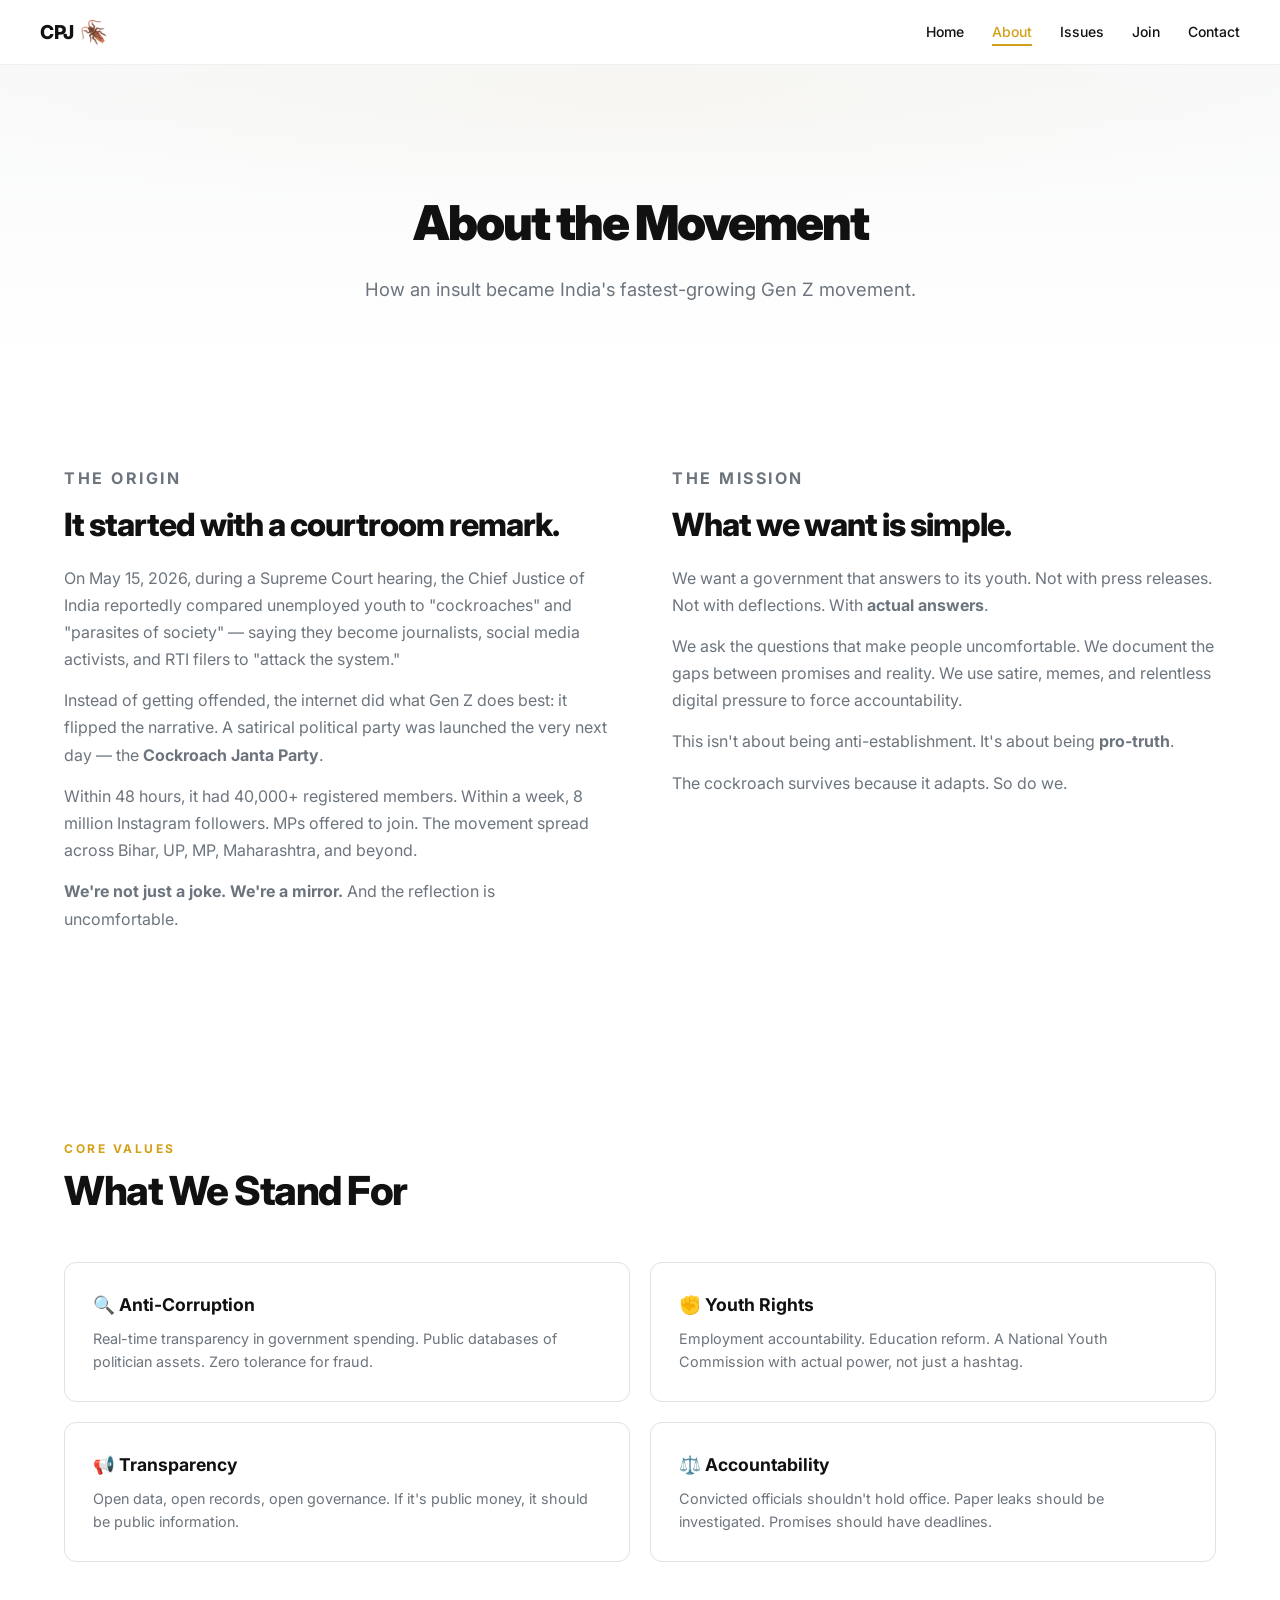
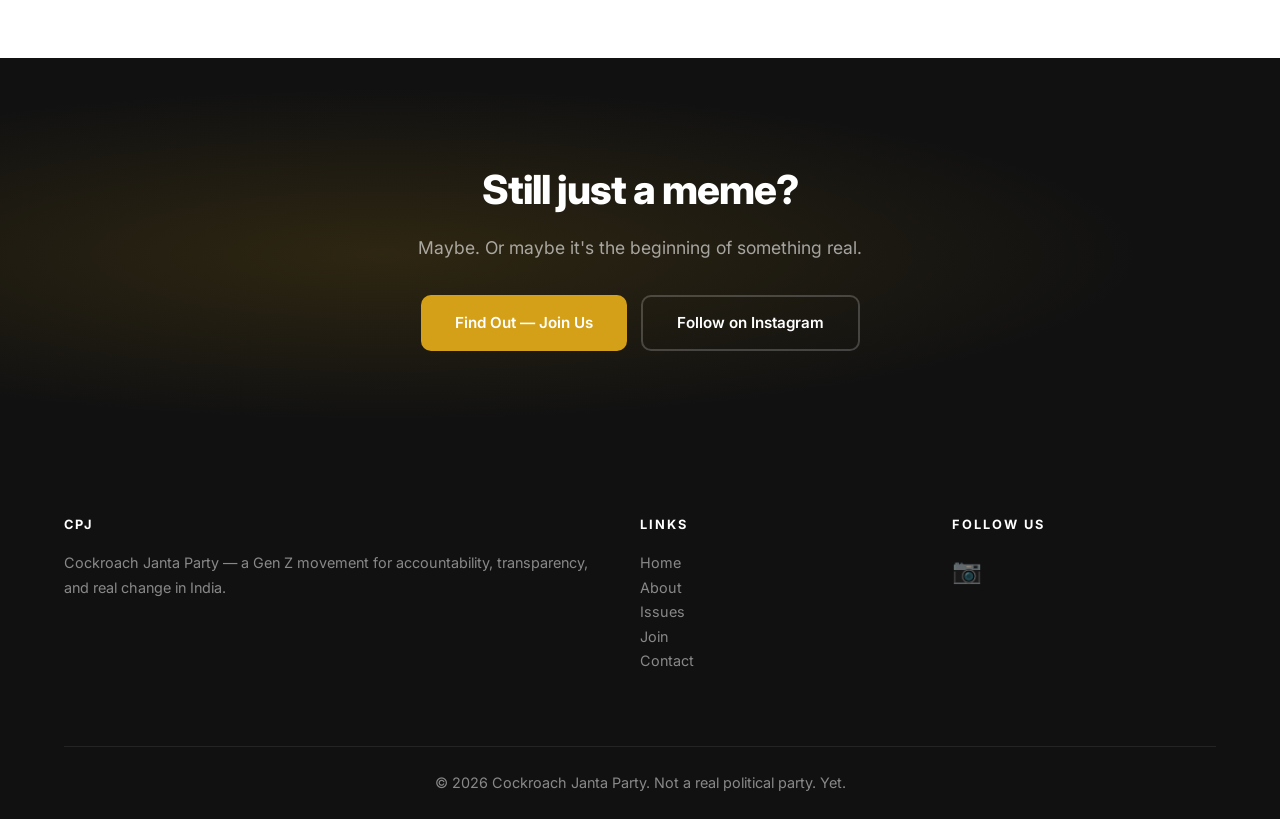
==== commit 4dad25b4: "remove public wall page completely" ====
--- a/about.html
+++ b/about.html
@@ -23,7 +23,6 @@
         <li><a href="index.html">Home</a></li>
         <li><a href="about.html">About</a></li>
         <li><a href="issues.html">Issues</a></li>
-        <li><a href="wall.html">Wall</a></li>
         <li><a href="join.html">Join</a></li>
         <li><a href="contact.html">Contact</a></li>
       </ul>
@@ -107,7 +106,6 @@
         <p><a href="index.html">Home</a></p>
         <p><a href="about.html">About</a></p>
         <p><a href="issues.html">Issues</a></p>
-        <p><a href="wall.html">Wall</a></p>
         <p><a href="join.html">Join</a></p>
         <p><a href="contact.html">Contact</a></p>
       </div>
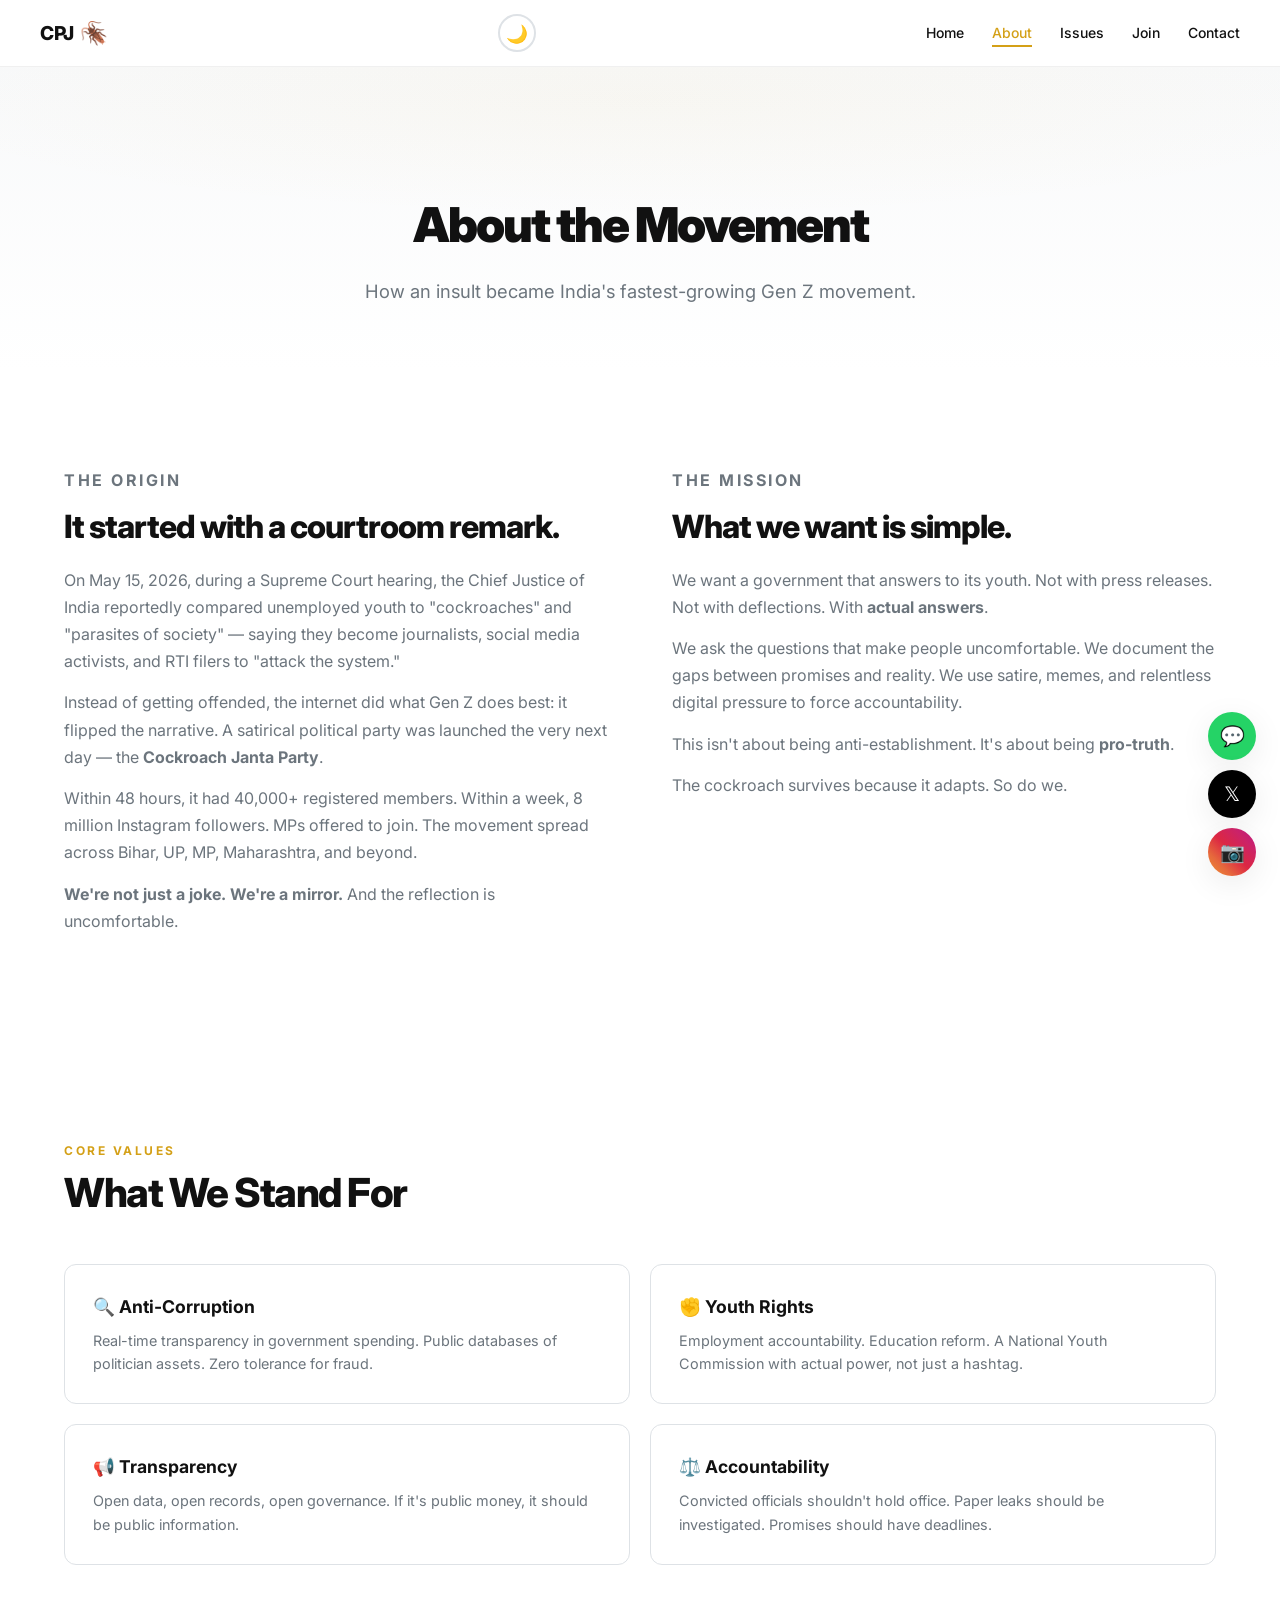
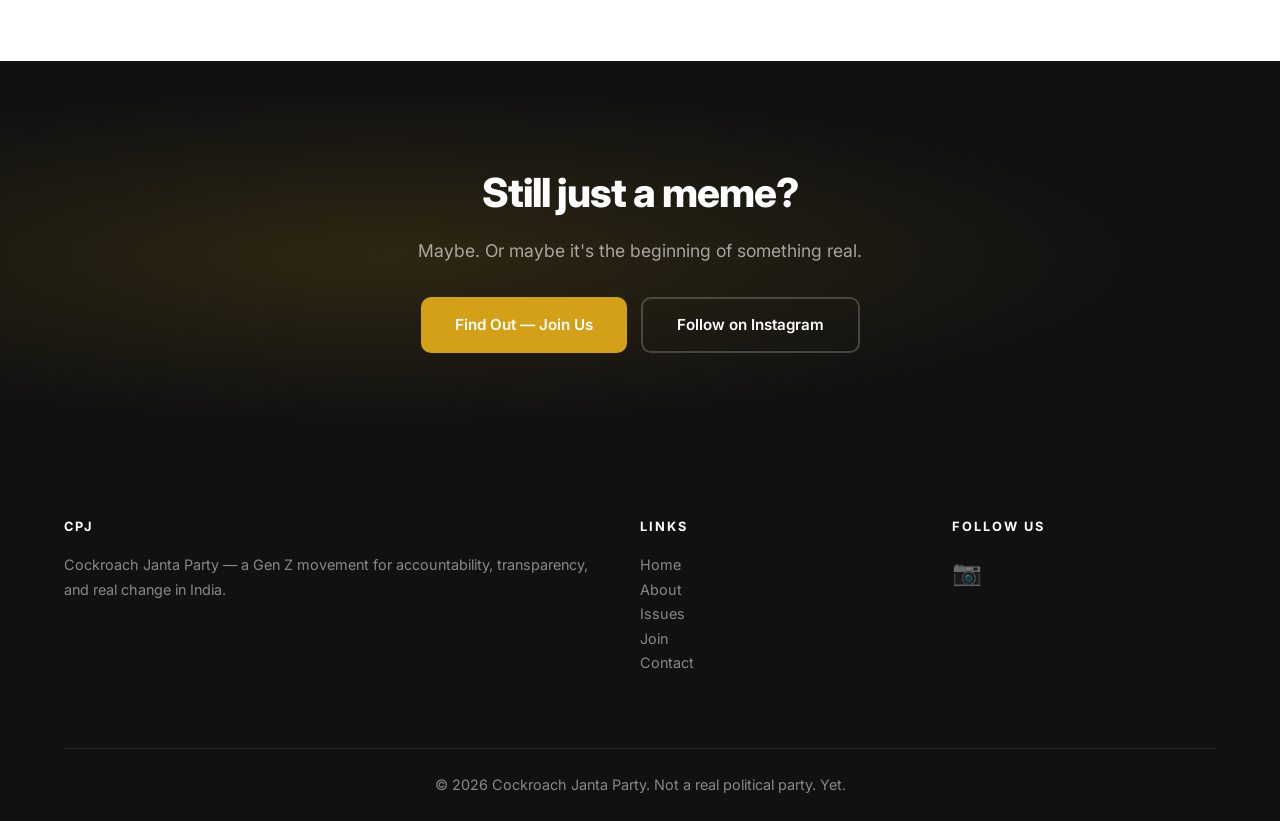
==== commit 855a144e: "add dark mode, Instagram section, floating share buttons" ====
--- a/about.html
+++ b/about.html
@@ -1,5 +1,5 @@
 <!DOCTYPE html>
-<html lang="en">
+<html lang="en" data-theme="light">
 <head>
   <meta charset="UTF-8">
   <meta name="viewport" content="width=device-width, initial-scale=1.0, maximum-scale=5.0">
@@ -18,7 +18,12 @@
       <div class="logo">
         <a href="index.html">CPJ <span>🪳</span></a>
       </div>
-      <button class="nav-toggle" aria-label="Toggle navigation" aria-expanded="false">☰</button>
+      <div style="display:flex;align-items:center;gap:12px;">
+        <button class="theme-toggle" id="theme-toggle" aria-label="Toggle dark mode">
+          <span id="theme-icon">🌙</span>
+        </button>
+        <button class="nav-toggle" aria-label="Toggle navigation" aria-expanded="false">☰</button>
+      </div>
       <ul class="nav-links">
         <li><a href="index.html">Home</a></li>
         <li><a href="about.html">About</a></li>
@@ -95,6 +100,12 @@
     </div>
   </section>
 
+  <div class="share-bar">
+    <a href="https://wa.me/?text=Cockroach%20Janta%20Party%20🪳%20-%20Join%20the%20movement%21%20https%3A%2F%2Famannotop.github.io%2Fcpj-website%2F" target="_blank" rel="noopener" class="share-btn whatsapp" aria-label="Share on WhatsApp">💬</a>
+    <a href="https://twitter.com/intent/tweet?text=Cockroach%20Janta%20Party%20🪳%20-%20Join%20the%20movement%21&url=https%3A%2F%2Famannotop.github.io%2Fcpj-website%2F" target="_blank" rel="noopener" class="share-btn x" aria-label="Share on X">𝕏</a>
+    <a href="https://www.instagram.com/cjpnortheastparty" target="_blank" rel="noopener" class="share-btn ig" aria-label="Follow on Instagram">📷</a>
+  </div>
+
   <footer>
     <div class="container">
       <div>
--- a/css/style.css
+++ b/css/style.css
@@ -21,6 +21,31 @@
   --radius: 12px;
   --radius-lg: 16px;
   --transition: 0.25s cubic-bezier(0.4, 0, 0.2, 1);
+  --header-bg: rgba(255,255,255,0.92);
+  --hero-bg: linear-gradient(180deg, #f8f9fa 0%, #ffffff 100%);
+  --card-bg: #ffffff;
+  --footer-text: rgba(255,255,255,0.5);
+  --ig-gradient: linear-gradient(45deg, #f09433, #e6683c, #dc2743, #cc2366, #bc1888);
+}
+
+[data-theme="dark"] {
+  --white: #1a1a2e;
+  --off-white: #16213e;
+  --light-gray: #1e2a4a;
+  --border: #2a3a5e;
+  --text: #e8e8f0;
+  --text-muted: #8899bb;
+  --accent: #f0c040;
+  --accent-hover: #e0b030;
+  --accent-light: #2a2a3e;
+  --shadow-sm: 0 1px 3px rgba(0,0,0,0.2);
+  --shadow-md: 0 4px 16px rgba(0,0,0,0.3);
+  --shadow-lg: 0 8px 32px rgba(0,0,0,0.4);
+  --shadow-xl: 0 16px 48px rgba(0,0,0,0.5);
+  --header-bg: rgba(26,26,46,0.95);
+  --hero-bg: linear-gradient(180deg, #16213e 0%, #1a1a2e 100%);
+  --card-bg: #16213e;
+  --footer-text: rgba(255,255,255,0.4);
 }
 
 html {
@@ -64,7 +89,7 @@
 header {
   position: sticky;
   top: 0;
-  background: rgba(255,255,255,0.92);
+  background: var(--header-bg);
   backdrop-filter: blur(12px);
   -webkit-backdrop-filter: blur(12px);
   border-bottom: 1px solid rgba(0,0,0,0.06);
@@ -231,7 +256,7 @@
 .hero {
   padding: 140px 0 100px;
   text-align: center;
-  background: linear-gradient(180deg, var(--off-white) 0%, var(--white) 100%);
+  background: var(--hero-bg);
   position: relative;
   overflow: hidden;
 }
@@ -1426,6 +1451,201 @@
   }
 }
 
+/* Dark mode toggle */
+.theme-toggle {
+  background: none;
+  border: 2px solid var(--border);
+  border-radius: 50%;
+  width: 38px;
+  height: 38px;
+  display: flex;
+  align-items: center;
+  justify-content: center;
+  cursor: pointer;
+  font-size: 1.1rem;
+  transition: all var(--transition);
+  color: var(--text);
+  font-family: inherit;
+}
+
+.theme-toggle:hover {
+  border-color: var(--accent);
+  background: var(--accent-light);
+}
+
+/* Instagram section */
+.instagram-grid {
+  display: grid;
+  grid-template-columns: repeat(3, 1fr);
+  gap: 12px;
+  margin-top: 32px;
+}
+
+.instagram-grid a {
+  display: block;
+  border-radius: 8px;
+  overflow: hidden;
+  aspect-ratio: 1;
+  background: var(--off-white);
+  border: 1px solid var(--border);
+  transition: all var(--transition);
+  position: relative;
+}
+
+.instagram-grid a:hover {
+  transform: scale(1.03);
+  box-shadow: var(--shadow-lg);
+}
+
+.instagram-grid .ig-placeholder {
+  width: 100%;
+  height: 100%;
+  display: flex;
+  align-items: center;
+  justify-content: center;
+  font-size: 2rem;
+  background: var(--off-white);
+  color: var(--text-muted);
+  transition: all var(--transition);
+}
+
+.instagram-grid a:hover .ig-placeholder {
+  background: var(--accent-light);
+  color: var(--accent);
+}
+
+.instagram-embed-wrap {
+  max-width: 540px;
+  margin: 32px auto 0;
+  border-radius: var(--radius);
+  overflow: hidden;
+  border: 1px solid var(--border);
+  background: var(--off-white);
+}
+
+.instagram-embed-wrap iframe {
+  width: 100%;
+  border: none;
+  display: block;
+}
+
+/* Floating share buttons */
+.share-bar {
+  position: fixed;
+  bottom: 24px;
+  right: 24px;
+  display: flex;
+  flex-direction: column;
+  gap: 10px;
+  z-index: 99;
+}
+
+.share-btn {
+  width: 48px;
+  height: 48px;
+  border-radius: 50%;
+  display: flex;
+  align-items: center;
+  justify-content: center;
+  font-size: 1.25rem;
+  color: #fff;
+  border: none;
+  cursor: pointer;
+  box-shadow: var(--shadow-lg);
+  transition: all var(--transition);
+  text-decoration: none;
+}
+
+.share-btn:hover {
+  transform: scale(1.1);
+  box-shadow: var(--shadow-xl);
+  color: #fff;
+}
+
+.share-btn.ig {
+  background: var(--ig-gradient);
+}
+
+.share-btn.whatsapp {
+  background: #25D366;
+}
+
+.share-btn.x {
+  background: #000;
+}
+
+.share-btn.share {
+  background: var(--accent);
+}
+
+/* Instagram follow CTA card */
+.ig-follow-card {
+  display: flex;
+  align-items: center;
+  gap: 24px;
+  background: var(--off-white);
+  border: 1px solid var(--border);
+  border-radius: var(--radius-lg);
+  padding: 32px;
+  transition: all var(--transition);
+}
+
+.ig-follow-card:hover {
+  box-shadow: var(--shadow-md);
+  border-color: var(--accent);
+}
+
+.ig-follow-card .ig-icon {
+  font-size: 3rem;
+  flex-shrink: 0;
+}
+
+.ig-follow-card .ig-text h4 {
+  font-size: 1.15rem;
+  font-weight: 700;
+  margin-bottom: 4px;
+}
+
+.ig-follow-card .ig-text p {
+  font-size: 0.9rem;
+  color: var(--text-muted);
+}
+
+.ig-follow-card .btn {
+  margin-left: auto;
+  flex-shrink: 0;
+}
+
+@media (max-width: 767px) {
+  .instagram-grid {
+    grid-template-columns: repeat(3, 1fr);
+    gap: 8px;
+  }
+
+  .share-bar {
+    bottom: 16px;
+    right: 16px;
+    gap: 8px;
+  }
+
+  .share-btn {
+    width: 42px;
+    height: 42px;
+    font-size: 1.1rem;
+  }
+
+  .ig-follow-card {
+    flex-direction: column;
+    text-align: center;
+    padding: 24px;
+  }
+
+  .ig-follow-card .btn {
+    margin-left: 0;
+    width: 100%;
+  }
+}
+
 /* Reduced motion */
 @media (prefers-reduced-motion: reduce) {
   *,
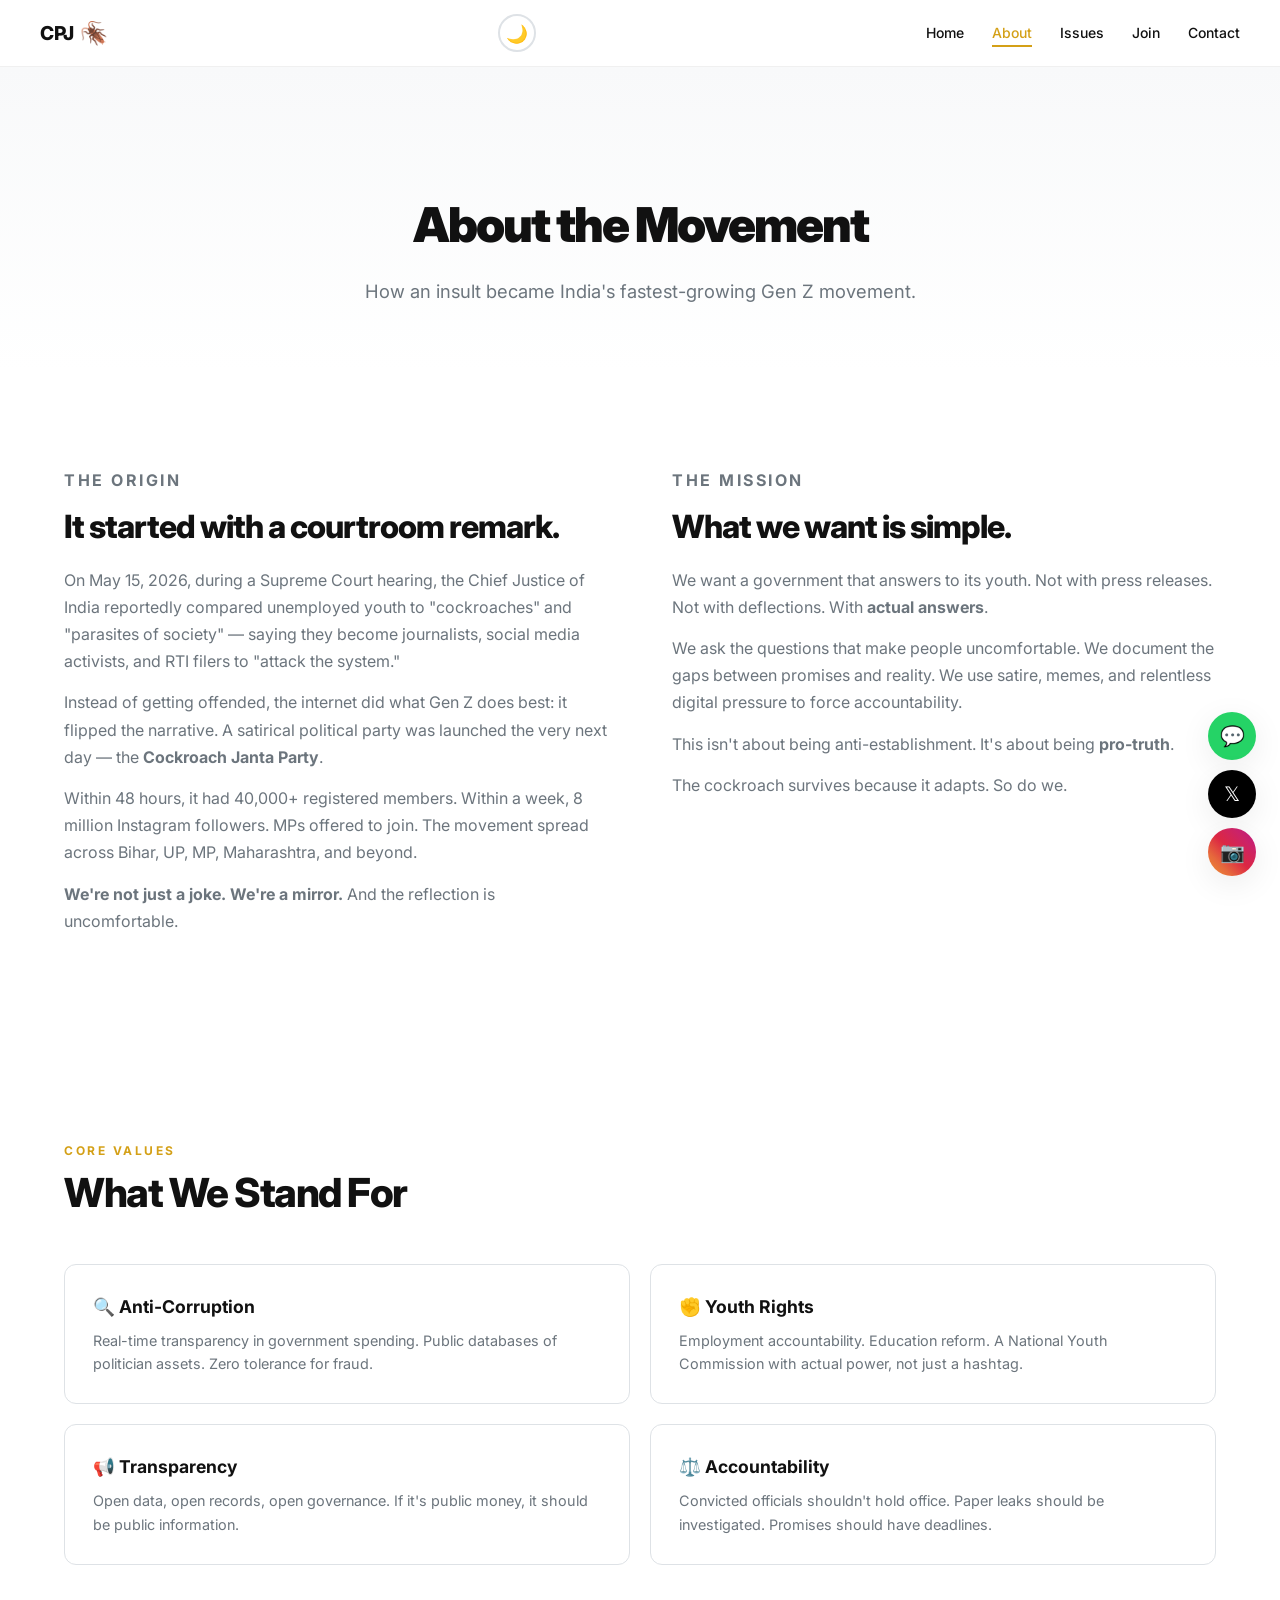
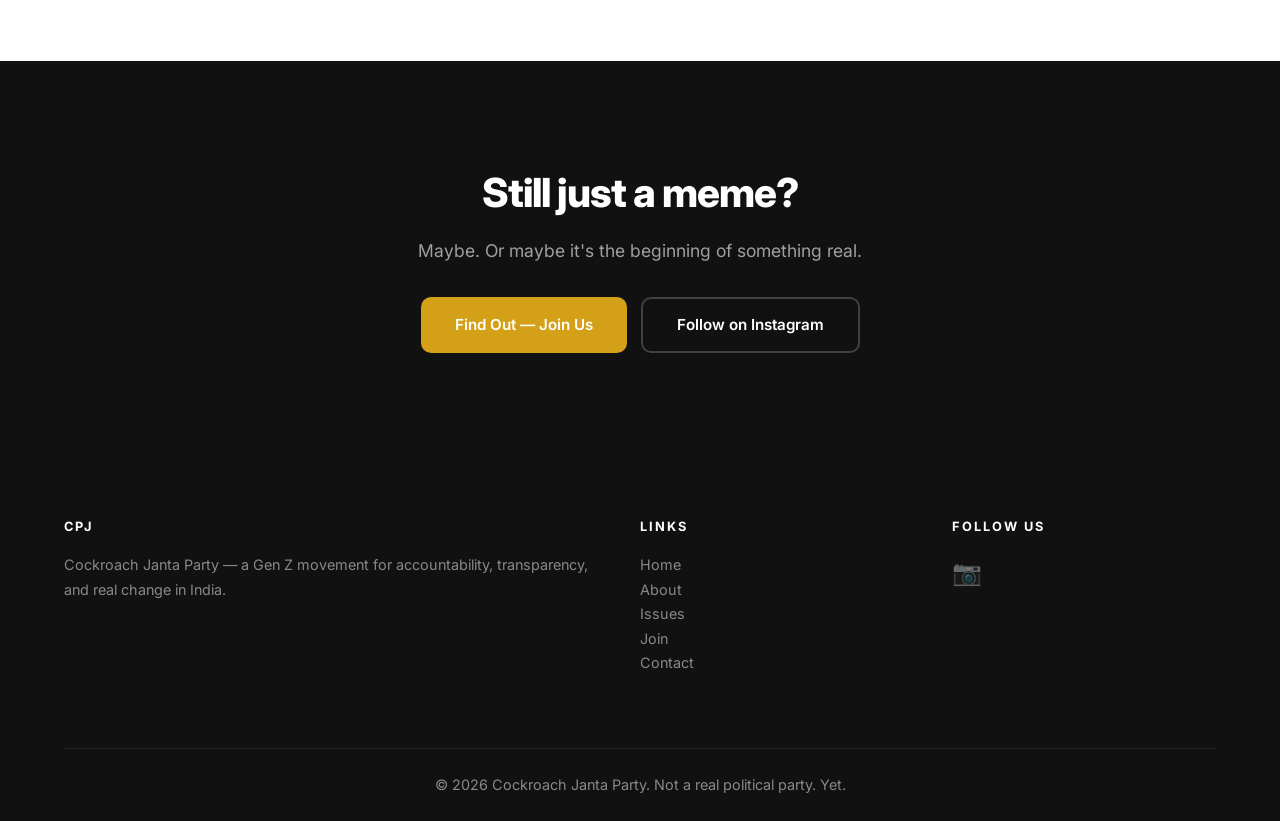
==== commit c0f4defd: "clean up source: remove orphaned CSS, deduplicate media queries, remove inline styles, organize code" ====
--- a/about.html
+++ b/about.html
@@ -18,7 +18,7 @@
       <div class="logo">
         <a href="index.html">CPJ <span>🪳</span></a>
       </div>
-      <div style="display:flex;align-items:center;gap:12px;">
+      <div class="header-actions">
         <button class="theme-toggle" id="theme-toggle" aria-label="Toggle dark mode">
           <span id="theme-icon">🌙</span>
         </button>
--- a/css/style.css
+++ b/css/style.css
@@ -23,9 +23,6 @@
   --transition: 0.25s cubic-bezier(0.4, 0, 0.2, 1);
   --header-bg: rgba(255,255,255,0.92);
   --hero-bg: linear-gradient(180deg, #f8f9fa 0%, #ffffff 100%);
-  --card-bg: #ffffff;
-  --footer-text: rgba(255,255,255,0.5);
-  --ig-gradient: linear-gradient(45deg, #f09433, #e6683c, #dc2743, #cc2366, #bc1888);
 }
 
 [data-theme="dark"] {
@@ -44,8 +41,6 @@
   --shadow-xl: 0 16px 48px rgba(0,0,0,0.5);
   --header-bg: rgba(26,26,46,0.95);
   --hero-bg: linear-gradient(180deg, #16213e 0%, #1a1a2e 100%);
-  --card-bg: #16213e;
-  --footer-text: rgba(255,255,255,0.4);
 }
 
 html {
@@ -59,14 +54,7 @@
   background: var(--white);
   line-height: 1.6;
   -webkit-font-smoothing: antialiased;
-  -moz-osx-font-smoothing: grayscale;
   overflow-x: hidden;
-}
-
-img {
-  max-width: 100%;
-  height: auto;
-  display: block;
 }
 
 a {
@@ -85,7 +73,7 @@
   padding: 0 24px;
 }
 
-/* Header */
+/* ─── Header ─── */
 header {
   position: sticky;
   top: 0;
@@ -106,6 +94,12 @@
   align-items: center;
   justify-content: space-between;
   padding: 14px 0;
+}
+
+.header-actions {
+  display: flex;
+  align-items: center;
+  gap: 12px;
 }
 
 .logo a {
@@ -175,7 +169,29 @@
   color: var(--accent);
 }
 
-/* Buttons */
+/* ─── Theme Toggle ─── */
+.theme-toggle {
+  background: none;
+  border: 2px solid var(--border);
+  border-radius: 50%;
+  width: 38px;
+  height: 38px;
+  display: flex;
+  align-items: center;
+  justify-content: center;
+  cursor: pointer;
+  font-size: 1.1rem;
+  transition: all var(--transition);
+  color: var(--text);
+  font-family: inherit;
+}
+
+.theme-toggle:hover {
+  border-color: var(--accent);
+  background: var(--accent-light);
+}
+
+/* ─── Buttons ─── */
 .btn {
   display: inline-flex;
   align-items: center;
@@ -223,36 +239,7 @@
   border-radius: 10px;
 }
 
-/* Sections */
-section {
-  padding: 96px 0;
-}
-
-.section-label {
-  font-size: 0.75rem;
-  font-weight: 700;
-  text-transform: uppercase;
-  letter-spacing: 2.5px;
-  color: var(--accent);
-  margin-bottom: 10px;
-}
-
-.section-title {
-  font-size: 2.5rem;
-  font-weight: 800;
-  letter-spacing: -1.5px;
-  line-height: 1.15;
-  margin-bottom: 16px;
-}
-
-.section-desc {
-  font-size: 1.1rem;
-  color: var(--text-muted);
-  max-width: 580px;
-  line-height: 1.7;
-}
-
-/* Hero */
+/* ─── Hero ─── */
 .hero {
   padding: 140px 0 100px;
   text-align: center;
@@ -283,7 +270,6 @@
 
 .hero h1 span {
   color: var(--accent);
-  position: relative;
 }
 
 .hero .tagline {
@@ -309,7 +295,7 @@
   flex-wrap: wrap;
 }
 
-/* Stats */
+/* ─── Stats ─── */
 .stats {
   display: flex;
   justify-content: center;
@@ -349,7 +335,59 @@
   margin-top: 4px;
 }
 
-/* Issue Cards */
+/* ─── Page Hero ─── */
+.page-hero {
+  padding: 120px 0 64px;
+  background: linear-gradient(180deg, var(--off-white) 0%, var(--white) 100%);
+  text-align: center;
+  position: relative;
+}
+
+.page-hero h1 {
+  font-size: 3rem;
+  font-weight: 900;
+  letter-spacing: -2px;
+  margin-bottom: 12px;
+}
+
+.page-hero p {
+  font-size: 1.15rem;
+  color: var(--text-muted);
+  max-width: 560px;
+  margin: 0 auto;
+  line-height: 1.7;
+}
+
+/* ─── Sections ─── */
+section {
+  padding: 96px 0;
+}
+
+.section-label {
+  font-size: 0.75rem;
+  font-weight: 700;
+  text-transform: uppercase;
+  letter-spacing: 2.5px;
+  color: var(--accent);
+  margin-bottom: 10px;
+}
+
+.section-title {
+  font-size: 2.5rem;
+  font-weight: 800;
+  letter-spacing: -1.5px;
+  line-height: 1.15;
+  margin-bottom: 16px;
+}
+
+.section-desc {
+  font-size: 1.1rem;
+  color: var(--text-muted);
+  max-width: 580px;
+  line-height: 1.7;
+}
+
+/* ─── Issue Cards ─── */
 .issues-grid {
   display: grid;
   grid-template-columns: repeat(auto-fit, minmax(320px, 1fr));
@@ -427,7 +465,7 @@
   transform: translateX(4px);
 }
 
-/* CTA Section */
+/* ─── CTA Section ─── */
 .cta-section {
   background: var(--text);
   color: var(--white);
@@ -437,17 +475,6 @@
   overflow: hidden;
 }
 
-.cta-section::before {
-  content: '';
-  position: absolute;
-  top: 0;
-  left: 0;
-  right: 0;
-  bottom: 0;
-  background: radial-gradient(ellipse at 30% 50%, rgba(212,160,23,0.15) 0%, transparent 60%);
-  pointer-events: none;
-}
-
 .cta-section h2 {
   font-size: 2.5rem;
   font-weight: 800;
@@ -493,43 +520,7 @@
   border-color: var(--white);
 }
 
-/* Page Hero */
-.page-hero {
-  padding: 120px 0 64px;
-  background: linear-gradient(180deg, var(--off-white) 0%, var(--white) 100%);
-  text-align: center;
-  position: relative;
-}
-
-.page-hero::before {
-  content: '';
-  position: absolute;
-  top: -30%;
-  left: -10%;
-  width: 120%;
-  height: 80%;
-  background: radial-gradient(ellipse at center, rgba(212,160,23,0.04) 0%, transparent 70%);
-  pointer-events: none;
-}
-
-.page-hero h1 {
-  font-size: 3rem;
-  font-weight: 900;
-  letter-spacing: -2px;
-  margin-bottom: 12px;
-  position: relative;
-}
-
-.page-hero p {
-  font-size: 1.15rem;
-  color: var(--text-muted);
-  max-width: 560px;
-  margin: 0 auto;
-  line-height: 1.7;
-  position: relative;
-}
-
-/* About Section */
+/* ─── About ─── */
 .about-section {
   display: grid;
   grid-template-columns: 1fr 1fr;
@@ -552,7 +543,6 @@
   line-height: 1.7;
 }
 
-/* Values Grid */
 .values-grid {
   display: grid;
   grid-template-columns: 1fr 1fr;
@@ -589,7 +579,7 @@
   line-height: 1.6;
 }
 
-/* Issue Topics */
+/* ─── Issue Topics ─── */
 .issue-list {
   margin-top: 48px;
 }
@@ -602,10 +592,6 @@
   transition: all var(--transition);
 }
 
-.issue-topic:hover {
-  border-color: rgba(212,160,23,0.3);
-}
-
 .issue-topic.open {
   border-color: var(--accent);
   box-shadow: var(--shadow-md);
@@ -677,7 +663,7 @@
   font-weight: 700;
 }
 
-/* Join Page */
+/* ─── Join ─── */
 .join-options {
   display: grid;
   grid-template-columns: 1fr 1fr;
@@ -719,7 +705,7 @@
   font-size: 1.1rem;
 }
 
-/* Form */
+/* ─── Form ─── */
 .form-container {
   background: var(--white);
   border: 1px solid var(--border);
@@ -769,12 +755,7 @@
   box-shadow: 0 0 0 3px rgba(212,160,23,0.1);
 }
 
-.form-group input::placeholder,
-.form-group textarea::placeholder {
-  color: #adb5bd;
-}
-
-/* Success Message */
+/* ─── Success Message ─── */
 .success-msg {
   display: none;
   text-align: center;
@@ -802,7 +783,181 @@
   color: var(--text-muted);
 }
 
-/* Footer */
+/* ─── Contact ─── */
+.contact-hero {
+  text-align: center;
+  padding: 48px 24px;
+  background: var(--off-white);
+  border: 1px solid var(--border);
+  border-radius: var(--radius-lg);
+  margin-bottom: 40px;
+}
+
+.contact-hero h2 {
+  font-size: 1.5rem;
+  font-weight: 700;
+  margin-bottom: 8px;
+}
+
+.contact-hero p {
+  color: var(--text-muted);
+  margin-bottom: 24px;
+}
+
+.contact-grid {
+  display: grid;
+  grid-template-columns: 1fr 1fr;
+  gap: 40px;
+  margin-top: 40px;
+}
+
+.contact-info h3 {
+  font-size: 1.25rem;
+  font-weight: 700;
+  margin-bottom: 16px;
+}
+
+.contact-info p {
+  color: var(--text-muted);
+  margin-bottom: 12px;
+  font-size: 0.95rem;
+}
+
+.contact-features {
+  list-style: none;
+  margin: 12px 0;
+}
+
+.contact-features li {
+  padding: 6px 0;
+  font-size: 0.95rem;
+}
+
+.contact-chapter-list {
+  list-style: none;
+  margin: 12px 0;
+}
+
+.contact-chapter-list li {
+  padding: 6px 0;
+  font-size: 0.95rem;
+}
+
+/* ─── FAQ ─── */
+.faq-section {
+  margin-top: 64px;
+}
+
+.faq-section > h2 {
+  font-size: 1.5rem;
+  font-weight: 700;
+  margin-bottom: 24px;
+}
+
+.faq-item {
+  border: 1px solid var(--border);
+  border-radius: 8px;
+  margin-bottom: 12px;
+  overflow: hidden;
+  transition: all var(--transition);
+}
+
+.faq-question {
+  padding: 16px 20px;
+  cursor: pointer;
+  display: flex;
+  justify-content: space-between;
+  align-items: center;
+  font-weight: 600;
+  background: var(--off-white);
+  user-select: none;
+}
+
+.faq-question .toggle {
+  color: var(--text-muted);
+  transition: transform var(--transition);
+}
+
+.faq-item.open .faq-question .toggle {
+  transform: rotate(180deg);
+}
+
+.faq-answer {
+  max-height: 0;
+  overflow: hidden;
+  transition: max-height 0.3s ease, padding 0.3s ease;
+  padding: 0 20px;
+}
+
+.faq-item.open .faq-answer {
+  max-height: 500px;
+  padding: 20px;
+}
+
+.faq-answer p {
+  font-size: 0.95rem;
+  color: var(--text-muted);
+  line-height: 1.6;
+}
+
+.ig-cta {
+  display: inline-flex;
+  align-items: center;
+  gap: 12px;
+  padding: 16px 32px;
+  background: linear-gradient(45deg, #f09433, #e6683c, #dc2743, #cc2366, #bc1888);
+  color: #fff;
+  font-size: 1.1rem;
+  font-weight: 700;
+  border-radius: 12px;
+  text-decoration: none;
+  transition: all var(--transition);
+}
+
+.ig-cta:hover {
+  transform: translateY(-2px);
+  box-shadow: 0 8px 24px rgba(225,48,108,0.3);
+  color: #fff;
+}
+
+/* ─── Share Bar ─── */
+.share-bar {
+  position: fixed;
+  bottom: 24px;
+  right: 24px;
+  display: flex;
+  flex-direction: column;
+  gap: 10px;
+  z-index: 99;
+}
+
+.share-btn {
+  width: 48px;
+  height: 48px;
+  border-radius: 50%;
+  display: flex;
+  align-items: center;
+  justify-content: center;
+  font-size: 1.25rem;
+  color: #fff;
+  border: none;
+  cursor: pointer;
+  box-shadow: var(--shadow-lg);
+  transition: all var(--transition);
+  text-decoration: none;
+}
+
+.share-btn:hover {
+  transform: scale(1.1);
+  box-shadow: var(--shadow-xl);
+  color: #fff;
+}
+
+.share-btn.whatsapp { background: #25D366; }
+.share-btn.x { background: #000; }
+.share-btn.ig { background: linear-gradient(45deg, #f09433, #e6683c, #dc2743, #cc2366, #bc1888); }
+
+/* ─── Footer ─── */
 footer {
   background: var(--text);
   color: rgba(255,255,255,0.7);
@@ -859,142 +1014,45 @@
   text-align: center;
 }
 
-/* Animations */
+/* ─── Animations ─── */
 @keyframes fadeInUp {
-  from {
-    opacity: 0;
-    transform: translateY(20px);
-  }
-  to {
-    opacity: 1;
-    transform: translateY(0);
-  }
-}
-
-.animate-on-scroll {
-  opacity: 0;
-  transform: translateY(24px);
-  transition: opacity 0.6s ease, transform 0.6s ease;
-}
-
-.animate-on-scroll.visible {
-  opacity: 1;
-  transform: translateY(0);
-}
-
-/* ========================================
-   RESPONSIVE BREAKPOINTS
-   ======================================== */
-
-/* Large Desktop (1200px+) - already handled by base styles */
-
-/* Laptop (992px - 1199px) */
+  from { opacity: 0; transform: translateY(20px); }
+  to { opacity: 1; transform: translateY(0); }
+}
+
+/* ─── Responsive ─── */
 @media (max-width: 1199px) {
-  .container {
-    max-width: 960px;
-  }
-
-  .hero h1 {
-    font-size: 3.75rem;
-  }
-
-  .section-title {
-    font-size: 2.25rem;
-  }
-
-  .about-section {
-    gap: 48px;
-  }
-
-  .join-options {
-    gap: 36px;
-  }
-
-  footer .container {
-    gap: 36px;
-  }
-}
-
-/* Tablet Landscape (768px - 991px) */
+  .container { max-width: 960px; }
+  .hero h1 { font-size: 3.75rem; }
+  .section-title { font-size: 2.25rem; }
+  .about-section { gap: 48px; }
+  .join-options { gap: 36px; }
+  footer .container { gap: 36px; }
+}
+
 @media (max-width: 991px) {
-  .container {
-    max-width: 720px;
-  }
-
-  .hero {
-    padding: 120px 0 80px;
-  }
-
-  .hero h1 {
-    font-size: 3.25rem;
-    letter-spacing: -2px;
-  }
-
-  .hero .tagline {
-    font-size: 1.2rem;
-  }
-
-  .stats {
-    gap: 48px;
-  }
-
-  .stat-item:not(:last-child)::after {
-    right: -24px;
-  }
-
-  .stat-number {
-    font-size: 2.25rem;
-  }
-
-  .issues-grid {
-    grid-template-columns: repeat(auto-fit, minmax(280px, 1fr));
-    gap: 20px;
-  }
-
-  .about-section {
-    grid-template-columns: 1fr;
-    gap: 40px;
-  }
-
-  .values-grid {
-    grid-template-columns: 1fr 1fr;
-    gap: 16px;
-  }
-
-  .join-options {
-    grid-template-columns: 1fr;
-    gap: 32px;
-  }
-
-  .page-hero h1 {
-    font-size: 2.5rem;
-  }
-
-  .cta-section h2 {
-    font-size: 2.25rem;
-  }
-
-  footer .container {
-    grid-template-columns: 1fr 1fr;
-    gap: 32px;
-  }
-
-  footer .container > div:first-child {
-    grid-column: 1 / -1;
-  }
-}
-
-/* Tablet Portrait (576px - 767px) */
+  .container { max-width: 720px; }
+  .hero { padding: 120px 0 80px; }
+  .hero h1 { font-size: 3.25rem; letter-spacing: -2px; }
+  .hero .tagline { font-size: 1.2rem; }
+  .stats { gap: 48px; }
+  .stat-item:not(:last-child)::after { right: -24px; }
+  .stat-number { font-size: 2.25rem; }
+  .issues-grid { grid-template-columns: repeat(auto-fit, minmax(280px, 1fr)); gap: 20px; }
+  .about-section { grid-template-columns: 1fr; gap: 40px; }
+  .values-grid { grid-template-columns: 1fr 1fr; gap: 16px; }
+  .join-options { grid-template-columns: 1fr; gap: 32px; }
+  .page-hero h1 { font-size: 2.5rem; }
+  .cta-section h2 { font-size: 2.25rem; }
+  footer .container { grid-template-columns: 1fr 1fr; gap: 32px; }
+  footer .container > div:first-child { grid-column: 1 / -1; }
+  .contact-grid { grid-template-columns: 1fr; }
+}
+
 @media (max-width: 767px) {
-  .container {
-    max-width: 540px;
-    padding: 0 20px;
-  }
-
-  .nav-toggle {
-    display: block;
-  }
-
+  .container { max-width: 540px; padding: 0 20px; }
+
+  .nav-toggle { display: block; }
   .nav-links {
     display: none;
     position: absolute;
@@ -1008,667 +1066,146 @@
     border-bottom: 1px solid var(--border);
     box-shadow: var(--shadow-lg);
   }
-
-  .nav-links.open {
-    display: flex;
-  }
-
-  .nav-links a {
-    font-size: 1rem;
-    padding: 8px 0;
-  }
-
-  .hero {
-    padding: 100px 0 64px;
-  }
-
-  .hero h1 {
-    font-size: 2.75rem;
-    letter-spacing: -1.5px;
-  }
-
-  .hero .tagline {
-    font-size: 1.1rem;
-  }
-
-  .hero .sub {
-    font-size: 0.95rem;
-  }
-
-  .btn-lg {
-    padding: 12px 28px;
-    font-size: 0.9rem;
-  }
-
-  .stats {
-    gap: 32px;
-    margin-top: 48px;
-  }
-
-  .stat-item:not(:last-child)::after {
-    display: none;
-  }
-
-  .stat-number {
-    font-size: 2rem;
-  }
-
-  section {
-    padding: 64px 0;
-  }
-
-  .section-title {
-    font-size: 1.75rem;
-    letter-spacing: -1px;
-  }
-
-  .section-desc {
-    font-size: 1rem;
-  }
-
-  .issues-grid {
-    grid-template-columns: 1fr;
-    gap: 16px;
-  }
-
-  .issue-card {
-    padding: 28px;
-  }
-
-  .values-grid {
-    grid-template-columns: 1fr;
-    gap: 12px;
-  }
-
-  .page-hero {
-    padding: 96px 0 48px;
-  }
-
-  .page-hero h1 {
-    font-size: 2rem;
-    letter-spacing: -1px;
-  }
-
-  .page-hero p {
-    font-size: 1rem;
-  }
-
-  .cta-section {
-    padding: 64px 0;
-  }
-
-  .cta-section h2 {
-    font-size: 1.75rem;
-  }
-
-  .cta-section p {
-    font-size: 1rem;
-  }
-
-  .cta-section .btn-group {
-    flex-direction: column;
-    align-items: center;
-  }
-
-  .cta-section .btn {
-    width: 100%;
-    max-width: 280px;
-  }
-
-  .form-container {
-    padding: 28px;
-  }
-
-  footer {
-    padding: 48px 0 20px;
-  }
-
-  footer .container {
-    grid-template-columns: 1fr;
-    gap: 28px;
-  }
-
-  footer .container > div:first-child {
-    grid-column: auto;
-  }
-}
-
-/* Mobile (320px - 575px) */
+  .nav-links.open { display: flex; }
+  .nav-links a { font-size: 1rem; padding: 8px 0; }
+
+  .hero { padding: 100px 0 64px; }
+  .hero h1 { font-size: 2.75rem; letter-spacing: -1.5px; }
+  .hero .tagline { font-size: 1.1rem; }
+  .hero .sub { font-size: 0.95rem; }
+  .btn-lg { padding: 12px 28px; font-size: 0.9rem; }
+
+  .stats { gap: 32px; margin-top: 48px; }
+  .stat-item:not(:last-child)::after { display: none; }
+  .stat-number { font-size: 2rem; }
+
+  section { padding: 64px 0; }
+  .section-title { font-size: 1.75rem; letter-spacing: -1px; }
+  .section-desc { font-size: 1rem; }
+  .issues-grid { grid-template-columns: 1fr; gap: 16px; }
+  .issue-card { padding: 28px; }
+  .values-grid { grid-template-columns: 1fr; gap: 12px; }
+
+  .page-hero { padding: 96px 0 48px; }
+  .page-hero h1 { font-size: 2rem; letter-spacing: -1px; }
+  .page-hero p { font-size: 1rem; }
+
+  .cta-section { padding: 64px 0; }
+  .cta-section h2 { font-size: 1.75rem; }
+  .cta-section p { font-size: 1rem; }
+  .cta-section .btn-group { flex-direction: column; align-items: center; }
+  .cta-section .btn { width: 100%; max-width: 280px; }
+
+  .form-container { padding: 28px; }
+  footer { padding: 48px 0 20px; }
+  footer .container { grid-template-columns: 1fr; gap: 28px; }
+  footer .container > div:first-child { grid-column: auto; }
+
+  .share-bar { bottom: 16px; right: 16px; gap: 8px; }
+  .share-btn { width: 42px; height: 42px; font-size: 1.1rem; }
+}
+
 @media (max-width: 575px) {
-  html {
-    font-size: 15px;
-  }
-
-  .container {
-    padding: 0 16px;
-  }
-
-  .header-inner {
-    padding: 12px 0;
-  }
-
-  .logo a {
-    font-size: 1.1rem;
-  }
-
-  .hero {
-    padding: 80px 0 48px;
-  }
-
-  .hero h1 {
-    font-size: 2.25rem;
-    letter-spacing: -1px;
-  }
-
-  .hero .tagline {
-    font-size: 1rem;
-  }
-
-  .hero .sub {
-    font-size: 0.9rem;
-    margin-bottom: 28px;
-  }
-
-  .hero .btn-group {
-    flex-direction: column;
-    align-items: center;
-    gap: 10px;
-  }
-
-  .hero .btn {
-    width: 100%;
-    max-width: 260px;
-  }
-
-  .stats {
-    flex-direction: column;
-    gap: 24px;
-    margin-top: 40px;
-  }
-
-  .stat-number {
-    font-size: 1.75rem;
-  }
-
-  section {
-    padding: 48px 0;
-  }
-
-  .section-label {
-    font-size: 0.7rem;
-    letter-spacing: 2px;
-  }
-
-  .section-title {
-    font-size: 1.5rem;
-    letter-spacing: -0.75px;
-  }
-
-  .section-desc {
-    font-size: 0.9rem;
-  }
-
-  .issues-grid {
-    gap: 12px;
-  }
-
-  .issue-card {
-    padding: 24px;
-  }
-
-  .issue-card .icon {
-    font-size: 1.75rem;
-    margin-bottom: 12px;
-  }
-
-  .issue-card h3 {
-    font-size: 1.1rem;
-  }
-
-  .issue-card p {
-    font-size: 0.9rem;
-    margin-bottom: 16px;
-  }
-
-  .about-section .content h2 {
-    font-size: 1.5rem;
-  }
-
-  .about-section .content p {
-    font-size: 0.9rem;
-  }
-
-  .value-item {
-    padding: 20px;
-  }
-
-  .value-item h4 {
-    font-size: 1rem;
-  }
-
-  .value-item p {
-    font-size: 0.85rem;
-  }
-
-  .issue-topic-header {
-    padding: 16px 18px;
-  }
-
-  .issue-topic-header h3 {
-    font-size: 1rem;
-  }
-
-  .issue-topic-body {
-    padding: 0 18px;
-  }
-
-  .issue-topic.open .issue-topic-body {
-    padding: 18px;
-  }
-
-  .issue-topic-body li {
-    font-size: 0.9rem;
-    padding: 12px 0;
-  }
-
-  .page-hero {
-    padding: 80px 0 40px;
-  }
-
-  .page-hero h1 {
-    font-size: 1.75rem;
-    letter-spacing: -0.75px;
-  }
-
-  .page-hero p {
-    font-size: 0.9rem;
-  }
-
-  .join-options .info h2 {
-    font-size: 1.5rem;
-  }
-
-  .join-options .info p {
-    font-size: 0.9rem;
-  }
-
-  .join-options .info ul li {
-    font-size: 0.9rem;
-  }
-
-  .form-container {
-    padding: 24px;
-  }
-
-  .form-container h3 {
-    font-size: 1.1rem;
-  }
-
+  html { font-size: 15px; }
+  .container { padding: 0 16px; }
+  .header-inner { padding: 12px 0; }
+  .logo a { font-size: 1.1rem; }
+
+  .hero { padding: 80px 0 48px; }
+  .hero h1 { font-size: 2.25rem; letter-spacing: -1px; }
+  .hero .tagline { font-size: 1rem; }
+  .hero .sub { font-size: 0.9rem; margin-bottom: 28px; }
+  .hero .btn-group { flex-direction: column; align-items: center; gap: 10px; }
+  .hero .btn { width: 100%; max-width: 260px; }
+
+  .stats { flex-direction: column; gap: 24px; margin-top: 40px; }
+  .stat-number { font-size: 1.75rem; }
+
+  section { padding: 48px 0; }
+  .section-label { font-size: 0.7rem; letter-spacing: 2px; }
+  .section-title { font-size: 1.5rem; letter-spacing: -0.75px; }
+  .section-desc { font-size: 0.9rem; }
+  .issues-grid { gap: 12px; }
+  .issue-card { padding: 24px; }
+  .issue-card .icon { font-size: 1.75rem; margin-bottom: 12px; }
+  .issue-card h3 { font-size: 1.1rem; }
+  .issue-card p { font-size: 0.9rem; margin-bottom: 16px; }
+
+  .about-section .content h2 { font-size: 1.5rem; }
+  .about-section .content p { font-size: 0.9rem; }
+  .value-item { padding: 20px; }
+  .value-item h4 { font-size: 1rem; }
+  .value-item p { font-size: 0.85rem; }
+
+  .issue-topic-header { padding: 16px 18px; }
+  .issue-topic-header h3 { font-size: 1rem; }
+  .issue-topic-body { padding: 0 18px; }
+  .issue-topic.open .issue-topic-body { padding: 18px; }
+  .issue-topic-body li { font-size: 0.9rem; padding: 12px 0; }
+
+  .page-hero { padding: 80px 0 40px; }
+  .page-hero h1 { font-size: 1.75rem; letter-spacing: -0.75px; }
+  .page-hero p { font-size: 0.9rem; }
+
+  .join-options .info h2 { font-size: 1.5rem; }
+  .join-options .info p { font-size: 0.9rem; }
+  .join-options .info ul li { font-size: 0.9rem; }
+  .form-container { padding: 24px; }
+  .form-container h3 { font-size: 1.1rem; }
   .form-group input,
   .form-group select,
-  .form-group textarea {
-    padding: 10px 12px;
-    font-size: 0.9rem;
-  }
-
-  .cta-section {
-    padding: 48px 0;
-  }
-
-  .cta-section h2 {
-    font-size: 1.5rem;
-  }
-
-  .cta-section p {
-    font-size: 0.9rem;
-    margin-bottom: 24px;
-  }
-
-  footer {
-    padding: 40px 0 16px;
-  }
-
-  footer h4 {
-    font-size: 0.75rem;
-    margin-bottom: 12px;
-  }
-
-  footer p, footer a {
-    font-size: 0.85rem;
-  }
-
-  footer .social-links a {
-    font-size: 1.25rem;
-  }
-
-  footer .bottom {
-    font-size: 0.75rem;
-    padding-top: 16px;
-    margin-top: 16px;
-  }
-}
-
-/* Small Mobile (320px and below) */
+  .form-group textarea { padding: 10px 12px; font-size: 0.9rem; }
+
+  .cta-section { padding: 48px 0; }
+  .cta-section h2 { font-size: 1.5rem; }
+  .cta-section p { font-size: 0.9rem; margin-bottom: 24px; }
+
+  footer { padding: 40px 0 16px; }
+  footer h4 { font-size: 0.75rem; margin-bottom: 12px; }
+  footer p, footer a { font-size: 0.85rem; }
+  footer .social-links a { font-size: 1.25rem; }
+  footer .bottom { font-size: 0.75rem; padding-top: 16px; margin-top: 16px; }
+}
+
 @media (max-width: 359px) {
-  html {
-    font-size: 14px;
-  }
-
-  .container {
-    padding: 0 12px;
-  }
-
-  .hero h1 {
-    font-size: 2rem;
-  }
-
-  .hero .btn {
-    max-width: 240px;
-  }
-
-  .nav-links {
-    padding: 16px 12px;
-    gap: 8px;
-  }
-
-  .nav-links a {
-    font-size: 0.9rem;
-  }
-
-  .issue-card {
-    padding: 20px;
-  }
-
-  .form-container {
-    padding: 20px;
-  }
-}
-
-/* Touch device optimizations */
+  html { font-size: 14px; }
+  .container { padding: 0 12px; }
+  .hero h1 { font-size: 2rem; }
+  .hero .btn { max-width: 240px; }
+  .nav-links { padding: 16px 12px; gap: 8px; }
+  .nav-links a { font-size: 0.9rem; }
+  .issue-card { padding: 20px; }
+  .form-container { padding: 20px; }
+}
+
 @media (hover: none) and (pointer: coarse) {
-  .btn {
-    min-height: 44px;
-  }
-
-  .nav-links a {
-    padding: 10px 0;
-  }
-
-  .issue-topic-header {
-    min-height: 48px;
-  }
-
+  .btn { min-height: 44px; }
+  .nav-links a { padding: 10px 0; }
+  .issue-topic-header { min-height: 48px; }
   .form-group input,
   .form-group select,
-  .form-group textarea {
-    min-height: 44px;
-  }
-}
-
-/* Landscape orientation fixes */
+  .form-group textarea { min-height: 44px; }
+}
+
 @media (max-height: 500px) and (orientation: landscape) {
-  .hero {
-    padding: 60px 0 40px;
-  }
-
-  .hero h1 {
-    font-size: 2.5rem;
-  }
-
-  .page-hero {
-    padding: 40px 0 32px;
-  }
-
-  .nav-links {
-    flex-direction: row;
-    flex-wrap: wrap;
-    justify-content: center;
-    gap: 16px;
-  }
-}
-
-/* Print styles */
+  .hero { padding: 60px 0 40px; }
+  .hero h1 { font-size: 2.5rem; }
+  .page-hero { padding: 40px 0 32px; }
+  .nav-links { flex-direction: row; flex-wrap: wrap; justify-content: center; gap: 16px; }
+}
+
 @media print {
-  header, footer, .nav-toggle, .btn-group, .cta-section {
-    display: none;
-  }
-
-  body {
-    font-size: 12pt;
-    color: #000;
-    background: #fff;
-  }
-
-  a {
-    color: #000;
-    text-decoration: underline;
-  }
-
-  .issue-card, .value-item {
-    break-inside: avoid;
-    border: 1px solid #ccc;
-    box-shadow: none;
-  }
-}
-
-/* Dark mode toggle */
-.theme-toggle {
-  background: none;
-  border: 2px solid var(--border);
-  border-radius: 50%;
-  width: 38px;
-  height: 38px;
-  display: flex;
-  align-items: center;
-  justify-content: center;
-  cursor: pointer;
-  font-size: 1.1rem;
-  transition: all var(--transition);
-  color: var(--text);
-  font-family: inherit;
-}
-
-.theme-toggle:hover {
-  border-color: var(--accent);
-  background: var(--accent-light);
-}
-
-/* Instagram section */
-.instagram-grid {
-  display: grid;
-  grid-template-columns: repeat(3, 1fr);
-  gap: 12px;
-  margin-top: 32px;
-}
-
-.instagram-grid a {
-  display: block;
-  border-radius: 8px;
-  overflow: hidden;
-  aspect-ratio: 1;
-  background: var(--off-white);
-  border: 1px solid var(--border);
-  transition: all var(--transition);
-  position: relative;
-}
-
-.instagram-grid a:hover {
-  transform: scale(1.03);
-  box-shadow: var(--shadow-lg);
-}
-
-.instagram-grid .ig-placeholder {
-  width: 100%;
-  height: 100%;
-  display: flex;
-  align-items: center;
-  justify-content: center;
-  font-size: 2rem;
-  background: var(--off-white);
-  color: var(--text-muted);
-  transition: all var(--transition);
-}
-
-.instagram-grid a:hover .ig-placeholder {
-  background: var(--accent-light);
-  color: var(--accent);
-}
-
-.instagram-embed-wrap {
-  max-width: 540px;
-  margin: 32px auto 0;
-  border-radius: var(--radius);
-  overflow: hidden;
-  border: 1px solid var(--border);
-  background: var(--off-white);
-}
-
-.instagram-embed-wrap iframe {
-  width: 100%;
-  border: none;
-  display: block;
-}
-
-/* Floating share buttons */
-.share-bar {
-  position: fixed;
-  bottom: 24px;
-  right: 24px;
-  display: flex;
-  flex-direction: column;
-  gap: 10px;
-  z-index: 99;
-}
-
-.share-btn {
-  width: 48px;
-  height: 48px;
-  border-radius: 50%;
-  display: flex;
-  align-items: center;
-  justify-content: center;
-  font-size: 1.25rem;
-  color: #fff;
-  border: none;
-  cursor: pointer;
-  box-shadow: var(--shadow-lg);
-  transition: all var(--transition);
-  text-decoration: none;
-}
-
-.share-btn:hover {
-  transform: scale(1.1);
-  box-shadow: var(--shadow-xl);
-  color: #fff;
-}
-
-.share-btn.ig {
-  background: var(--ig-gradient);
-}
-
-.share-btn.whatsapp {
-  background: #25D366;
-}
-
-.share-btn.x {
-  background: #000;
-}
-
-.share-btn.share {
-  background: var(--accent);
-}
-
-/* Instagram follow CTA card */
-.ig-follow-card {
-  display: flex;
-  align-items: center;
-  gap: 24px;
-  background: var(--off-white);
-  border: 1px solid var(--border);
-  border-radius: var(--radius-lg);
-  padding: 32px;
-  transition: all var(--transition);
-}
-
-.ig-follow-card:hover {
-  box-shadow: var(--shadow-md);
-  border-color: var(--accent);
-}
-
-.ig-follow-card .ig-icon {
-  font-size: 3rem;
-  flex-shrink: 0;
-}
-
-.ig-follow-card .ig-text h4 {
-  font-size: 1.15rem;
-  font-weight: 700;
-  margin-bottom: 4px;
-}
-
-.ig-follow-card .ig-text p {
-  font-size: 0.9rem;
-  color: var(--text-muted);
-}
-
-.ig-follow-card .btn {
-  margin-left: auto;
-  flex-shrink: 0;
-}
-
-@media (max-width: 767px) {
-  .instagram-grid {
-    grid-template-columns: repeat(3, 1fr);
-    gap: 8px;
-  }
-
-  .share-bar {
-    bottom: 16px;
-    right: 16px;
-    gap: 8px;
-  }
-
-  .share-btn {
-    width: 42px;
-    height: 42px;
-    font-size: 1.1rem;
-  }
-
-  .ig-follow-card {
-    flex-direction: column;
-    text-align: center;
-    padding: 24px;
-  }
-
-  .ig-follow-card .btn {
-    margin-left: 0;
-    width: 100%;
-  }
-}
-
-/* Reduced motion */
+  header, footer, .nav-toggle, .btn-group, .cta-section, .share-bar { display: none; }
+  body { font-size: 12pt; color: #000; background: #fff; }
+  a { color: #000; text-decoration: underline; }
+  .issue-card, .value-item { break-inside: avoid; border: 1px solid #ccc; box-shadow: none; }
+}
+
 @media (prefers-reduced-motion: reduce) {
-  *,
-  *::before,
-  *::after {
+  *, *::before, *::after {
     animation-duration: 0.01ms !important;
     animation-iteration-count: 1 !important;
     transition-duration: 0.01ms !important;
     scroll-behavior: auto !important;
   }
 }
-
-/* Dark mode support (optional) */
-@media (prefers-color-scheme: dark) {
-  /* Uncomment below to enable dark mode */
-  /*
-  :root {
-    --white: #1a1a1a;
-    --off-white: #222222;
-    --light-gray: #333333;
-    --border: #444444;
-    --text: #f0f0f0;
-    --text-muted: #aaaaaa;
-  }
-  */
-}
